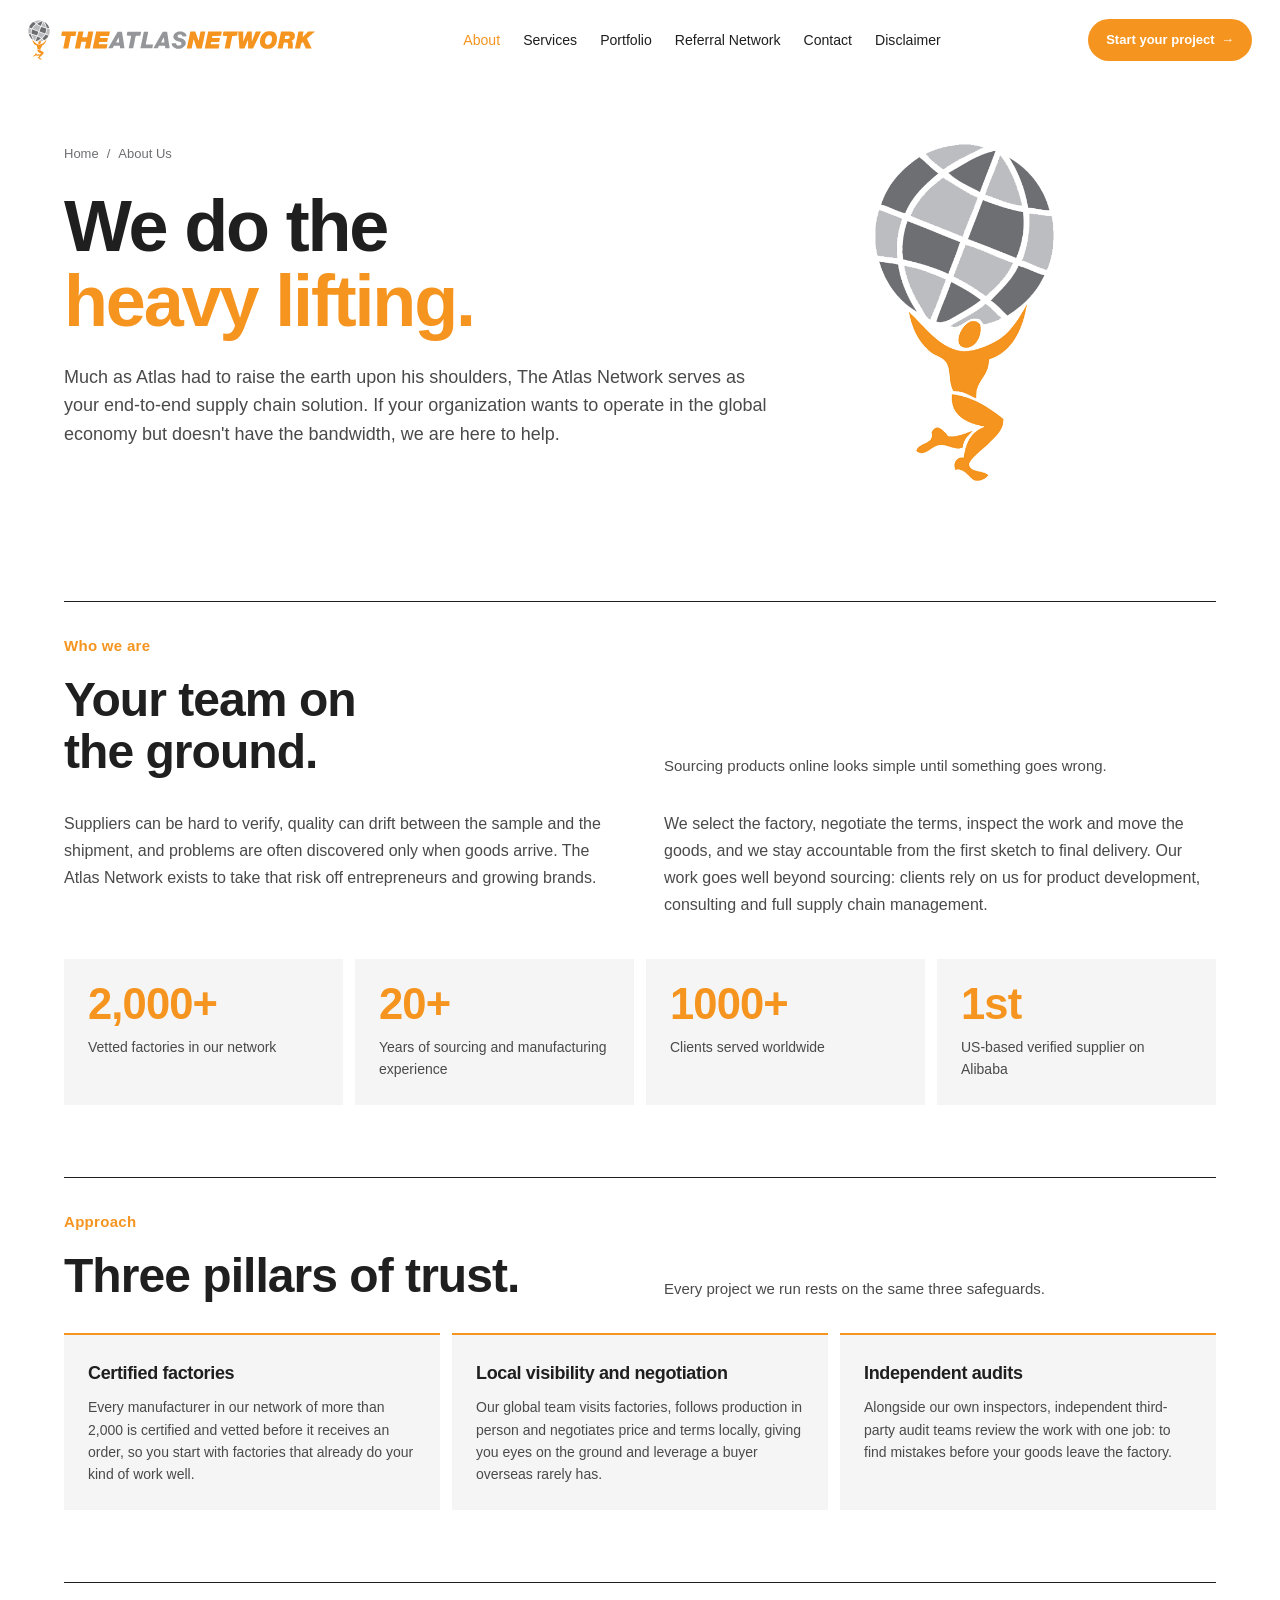
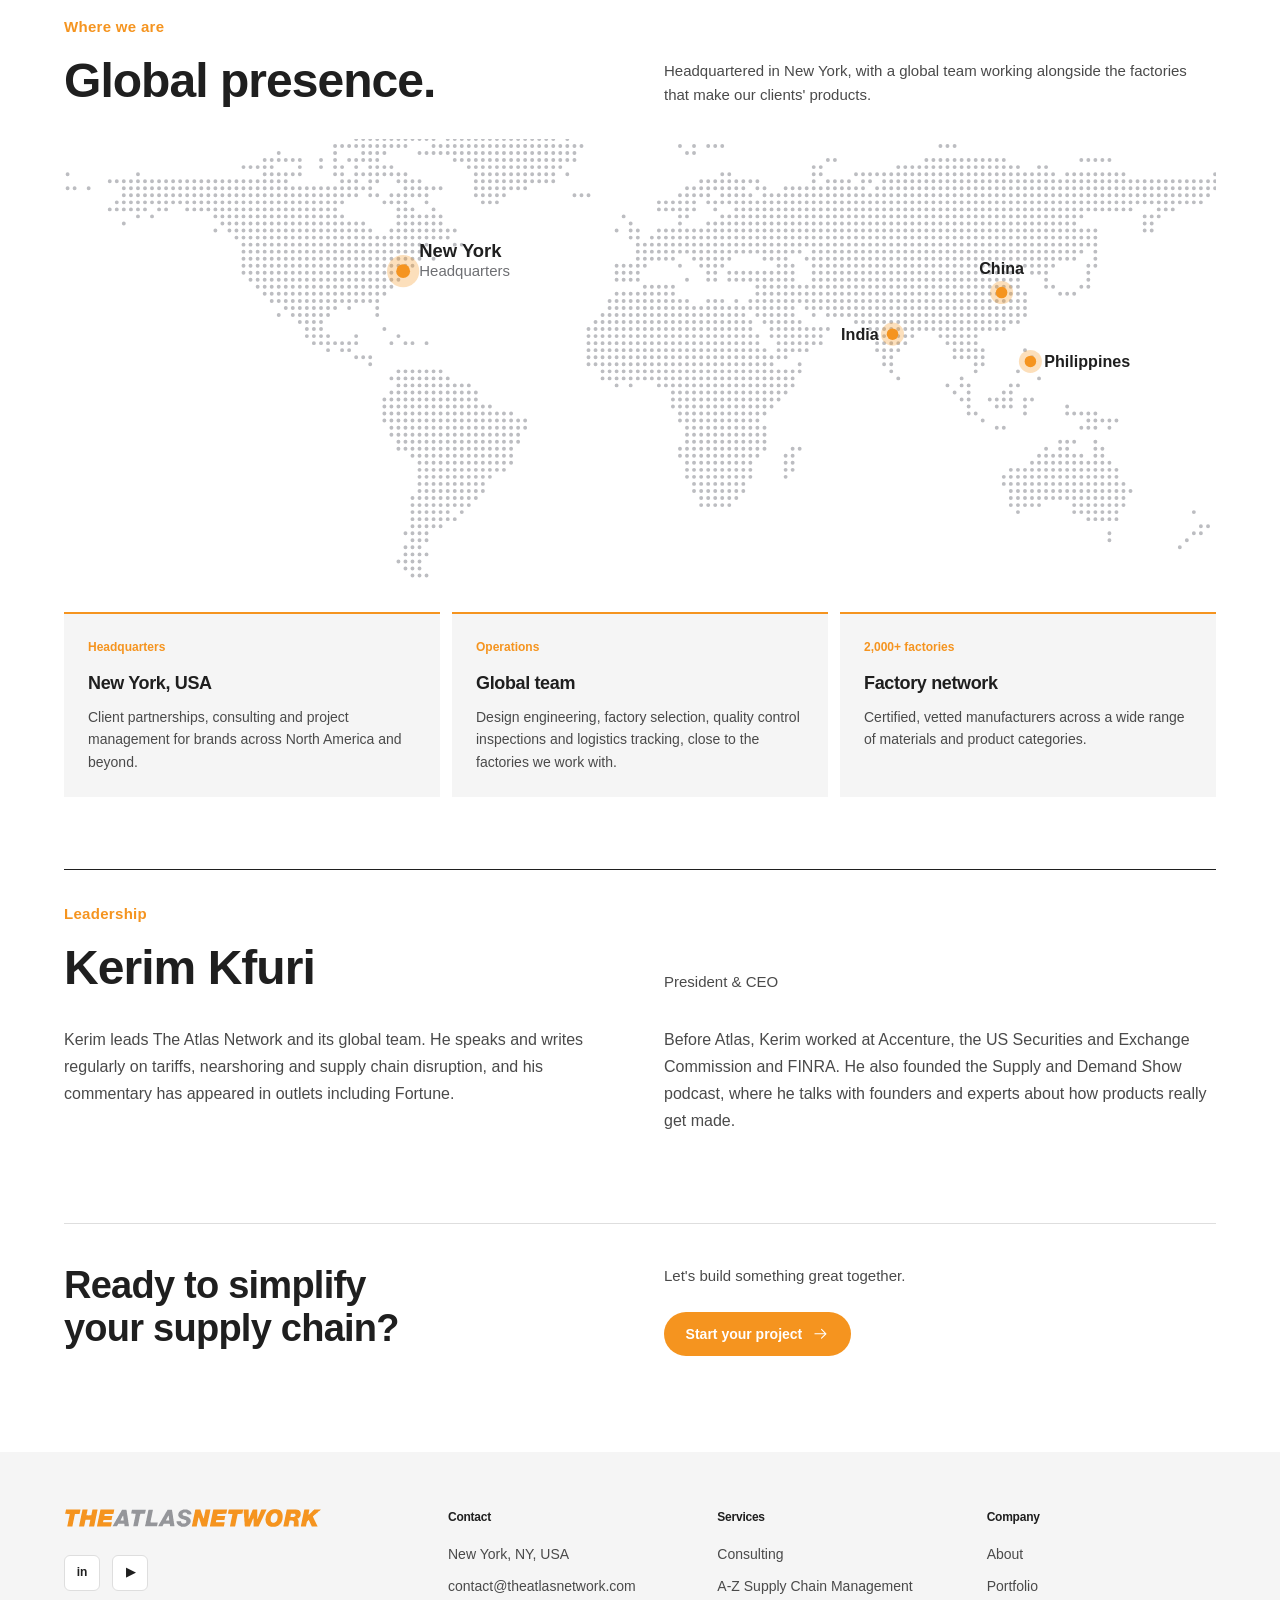
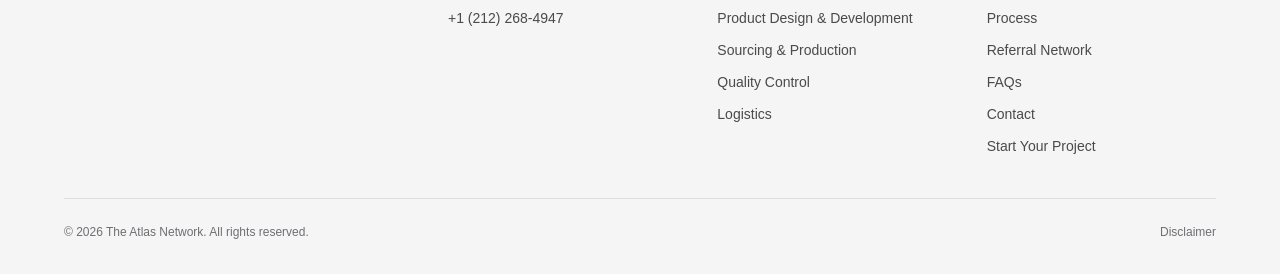
==== about.html @ 7a25549f "About: 1000+ clients, single divider under header, logo aligned with breadcrumb and last nav link Co" ====
<!DOCTYPE html>
<html lang="en">
<head>
<meta charset="utf-8"/>
<meta name="viewport" content="width=device-width, initial-scale=1, viewport-fit=cover"/>
<meta name="theme-color" content="#ffffff"/>
<title>About Us | The Atlas Network</title>
<meta name="description" content="The Atlas Network is a full-service supply chain company that manages your product end-to-end - concept and design, manufacturing, quality control, global logistics, customs and delivery."/>
<meta name="robots" content="noindex, follow"/>
<link href="assets/css/site.css?v=c7ea4922" rel="stylesheet"/>
</head>
<body>

<header class="topbar">
  <div class="container">
    <nav aria-label="Global">
      <a class="logo" href="index.html" aria-label="The Atlas Network - home"><img class="logo-mark" src="assets/images/logo-mark.svg?v=c7ea4922" width="329" height="612" alt=""/><img class="logo-type" src="assets/images/logo-wordmark.svg?v=c7ea4922" width="917" height="71" alt=""/></a>
      <div id="menu" class="menu">
        <a href="about.html" aria-current="page">About</a>
        <a href="services.html">Services</a>
        <a href="work.html">Portfolio</a>
        <a href="referral-network.html">Referral Network</a>
        <a href="contact.html">Contact</a>
        <a href="disclaimer.html">Disclaimer</a>
        <a class="menu-cta" href="start-your-project.html#project-form">Start your project <span aria-hidden="true">→</span></a>
      </div>
      <a class="topbar-cta" href="start-your-project.html#project-form">Start your project <span aria-hidden="true">→</span></a>
      <button id="menu-btn" class="menu-btn" type="button" aria-expanded="false" aria-controls="menu">
        <span class="sr-only">Open main menu</span>
        <svg width="24" height="24" viewBox="0 0 24 24" fill="none" stroke="currentColor" stroke-width="1.5" aria-hidden="true"><path d="M3.75 6.75h16.5M3.75 12h16.5m-16.5 5.25h16.5" stroke-linecap="round"/></svg>
      </button>
    </nav>
  </div>
</header>

<main id="top">
  <section class="page-head page-head--logo">
    <div class="container">
      <nav class="crumbs" aria-label="Breadcrumb"><a href="index.html">Home</a><span aria-hidden="true">/</span><span>About Us</span></nav>
      <h1>We do the <span>heavy lifting.</span></h1>
      <p class="lead">Much as Atlas had to raise the earth upon his shoulders, The Atlas Network serves as your end-to-end supply chain solution. If your organization wants to operate in the global economy but doesn't have the bandwidth, we are here to help.</p>
      <img class="head-logo" src="assets/images/atlas-globe-mark.png" width="321" height="604" alt="The Atlas Network logo: Atlas holding up the globe"/>
    </div>
  </section>

  <section class="detail">
    <div class="container">
      <div class="detail-head detail-head--split"><div><span class="eyebrow">Who we are</span><h2>Your team on the ground.</h2></div><p>Sourcing products online looks simple until something goes wrong.</p></div>
      <div class="prose-cols">
        <p>Suppliers can be hard to verify, quality can drift between the sample and the shipment, and problems are often discovered only when goods arrive. The Atlas Network exists to take that risk off entrepreneurs and growing brands.</p>
        <p>We select the factory, negotiate the terms, inspect the work and move the goods, and we stay accountable from the first sketch to final delivery. Our work goes well beyond sourcing: clients rely on us for product development, consulting and full supply chain management.</p>
      </div>
      <ul class="facts">
        <li><strong>2,000+</strong><span>Vetted factories in our network</span></li>
        <li><strong>20+</strong><span>Years of sourcing and manufacturing experience</span></li>
        <li><strong>1000+</strong><span>Clients served worldwide</span></li>
        <li><strong>1st</strong><span>US-based verified supplier on Alibaba</span></li>
      </ul>
    </div>
  </section>

  <section class="detail">
    <div class="container">
      <div class="detail-head detail-head--split"><div><span class="eyebrow">Approach</span><h2>Three pillars of trust.</h2></div><p>Every project we run rests on the same three safeguards.</p></div>
      <div class="next-cards">
        <div class="next-card hover-title"><h3>Certified factories</h3><p>Every manufacturer in our network of more than 2,000 is certified and vetted before it receives an order, so you start with factories that already do your kind of work well.</p></div>
        <div class="next-card hover-title"><h3>Local visibility and negotiation</h3><p>Our global team visits factories, follows production in person and negotiates price and terms locally, giving you eyes on the ground and leverage a buyer overseas rarely has.</p></div>
        <div class="next-card hover-title"><h3>Independent audits</h3><p>Alongside our own inspectors, independent third-party audit teams review the work with one job: to find mistakes before your goods leave the factory.</p></div>
      </div>
    </div>
  </section>


  <section class="detail">
    <div class="container">
      <div class="detail-head detail-head--split"><div><span class="eyebrow">Where we are</span><h2>Global presence.</h2></div><p>Headquartered in New York, with a global team working alongside the factories that make our clients' products.</p></div>
<svg class="world-map" viewBox="0 0 1000 383" role="img" aria-labelledby="map-title">
  <title id="map-title">World map showing The Atlas Network's headquarters in New York and its presence in China, India and the Philippines</title>
  <path class="map-dots" d="M253.6 0.0h0M259.7 0.0h0M265.8 0.0h0M271.9 0.0h0M278.1 0.0h0M284.2 0.0h0M290.3 0.0h0M296.4 0.0h0M302.5 0.0h0M308.6 0.0h0M314.7 0.0h0M320.8 0.0h0M333.1 0.0h0M339.2 0.0h0M345.3 0.0h0M351.4 0.0h0M357.5 0.0h0M363.6 0.0h0M369.7 0.0h0M375.8 0.0h0M381.9 0.0h0M388.1 0.0h0M394.2 0.0h0M400.3 0.0h0M406.4 0.0h0M412.5 0.0h0M418.6 0.0h0M424.7 0.0h0M436.9 0.0h0M235.3 6.1h0M241.4 6.1h0M247.5 6.1h0M253.6 6.1h0M259.7 6.1h0M265.8 6.1h0M271.9 6.1h0M278.1 6.1h0M284.2 6.1h0M290.3 6.1h0M296.4 6.1h0M320.8 6.1h0M326.9 6.1h0M333.1 6.1h0M339.2 6.1h0M345.3 6.1h0M351.4 6.1h0M357.5 6.1h0M363.6 6.1h0M369.7 6.1h0M375.8 6.1h0M381.9 6.1h0M388.1 6.1h0M394.2 6.1h0M400.3 6.1h0M406.4 6.1h0M412.5 6.1h0M418.6 6.1h0M424.7 6.1h0M430.8 6.1h0M436.9 6.1h0M443.1 6.1h0M449.2 6.1h0M534.7 6.1h0M546.9 6.1h0M559.2 6.1h0M565.3 6.1h0M571.4 6.1h0M760.8 6.1h0M766.9 6.1h0M773.1 6.1h0M186.4 12.2h0M235.3 12.2h0M259.7 12.2h0M265.8 12.2h0M271.9 12.2h0M278.1 12.2h0M308.6 12.2h0M314.7 12.2h0M320.8 12.2h0M326.9 12.2h0M333.1 12.2h0M339.2 12.2h0M345.3 12.2h0M351.4 12.2h0M357.5 12.2h0M363.6 12.2h0M369.7 12.2h0M375.8 12.2h0M381.9 12.2h0M388.1 12.2h0M394.2 12.2h0M400.3 12.2h0M406.4 12.2h0M412.5 12.2h0M418.6 12.2h0M424.7 12.2h0M430.8 12.2h0M436.9 12.2h0M443.1 12.2h0M540.8 12.2h0M546.9 12.2h0M174.2 18.3h0M180.3 18.3h0M186.4 18.3h0M192.5 18.3h0M198.6 18.3h0M204.7 18.3h0M223.1 18.3h0M235.3 18.3h0M247.5 18.3h0M253.6 18.3h0M259.7 18.3h0M265.8 18.3h0M271.9 18.3h0M339.2 18.3h0M345.3 18.3h0M351.4 18.3h0M357.5 18.3h0M363.6 18.3h0M369.7 18.3h0M375.8 18.3h0M381.9 18.3h0M388.1 18.3h0M394.2 18.3h0M400.3 18.3h0M406.4 18.3h0M412.5 18.3h0M418.6 18.3h0M424.7 18.3h0M430.8 18.3h0M436.9 18.3h0M443.1 18.3h0M663.1 18.3h0M669.2 18.3h0M748.6 18.3h0M754.7 18.3h0M760.8 18.3h0M766.9 18.3h0M773.1 18.3h0M779.2 18.3h0M785.3 18.3h0M791.4 18.3h0M797.5 18.3h0M803.6 18.3h0M809.7 18.3h0M815.8 18.3h0M883.1 18.3h0M889.2 18.3h0M895.3 18.3h0M901.4 18.3h0M907.5 18.3h0M155.8 24.4h0M161.9 24.4h0M168.1 24.4h0M174.2 24.4h0M180.3 24.4h0M204.7 24.4h0M223.1 24.4h0M235.3 24.4h0M241.4 24.4h0M253.6 24.4h0M265.8 24.4h0M271.9 24.4h0M278.1 24.4h0M284.2 24.4h0M351.4 24.4h0M357.5 24.4h0M363.6 24.4h0M369.7 24.4h0M375.8 24.4h0M381.9 24.4h0M388.1 24.4h0M394.2 24.4h0M400.3 24.4h0M406.4 24.4h0M412.5 24.4h0M418.6 24.4h0M424.7 24.4h0M430.8 24.4h0M650.8 24.4h0M656.9 24.4h0M724.2 24.4h0M730.3 24.4h0M736.4 24.4h0M742.5 24.4h0M748.6 24.4h0M754.7 24.4h0M760.8 24.4h0M766.9 24.4h0M773.1 24.4h0M779.2 24.4h0M785.3 24.4h0M791.4 24.4h0M797.5 24.4h0M803.6 24.4h0M809.7 24.4h0M815.8 24.4h0M821.9 24.4h0M828.1 24.4h0M846.4 24.4h0M852.5 24.4h0M3.1 30.6h0M64.2 30.6h0M174.2 30.6h0M180.3 30.6h0M186.4 30.6h0M192.5 30.6h0M198.6 30.6h0M204.7 30.6h0M235.3 30.6h0M241.4 30.6h0M253.6 30.6h0M259.7 30.6h0M265.8 30.6h0M271.9 30.6h0M278.1 30.6h0M284.2 30.6h0M290.3 30.6h0M296.4 30.6h0M357.5 30.6h0M363.6 30.6h0M369.7 30.6h0M375.8 30.6h0M381.9 30.6h0M388.1 30.6h0M394.2 30.6h0M400.3 30.6h0M406.4 30.6h0M412.5 30.6h0M418.6 30.6h0M424.7 30.6h0M436.9 30.6h0M571.4 30.6h0M577.5 30.6h0M650.8 30.6h0M656.9 30.6h0M687.5 30.6h0M693.6 30.6h0M699.7 30.6h0M705.8 30.6h0M711.9 30.6h0M718.1 30.6h0M724.2 30.6h0M730.3 30.6h0M736.4 30.6h0M742.5 30.6h0M748.6 30.6h0M754.7 30.6h0M760.8 30.6h0M766.9 30.6h0M773.1 30.6h0M779.2 30.6h0M785.3 30.6h0M791.4 30.6h0M797.5 30.6h0M803.6 30.6h0M809.7 30.6h0M815.8 30.6h0M821.9 30.6h0M828.1 30.6h0M834.2 30.6h0M840.3 30.6h0M846.4 30.6h0M852.5 30.6h0M858.6 30.6h0M870.8 30.6h0M876.9 30.6h0M883.1 30.6h0M889.2 30.6h0M895.3 30.6h0M901.4 30.6h0M907.5 30.6h0M913.6 30.6h0M919.7 30.6h0M999.2 30.6h0M39.7 36.7h0M45.8 36.7h0M51.9 36.7h0M58.1 36.7h0M64.2 36.7h0M70.3 36.7h0M76.4 36.7h0M82.5 36.7h0M88.6 36.7h0M94.7 36.7h0M100.8 36.7h0M106.9 36.7h0M113.1 36.7h0M119.2 36.7h0M125.3 36.7h0M131.4 36.7h0M137.5 36.7h0M143.6 36.7h0M149.7 36.7h0M155.8 36.7h0M161.9 36.7h0M168.1 36.7h0M174.2 36.7h0M180.3 36.7h0M186.4 36.7h0M192.5 36.7h0M241.4 36.7h0M247.5 36.7h0M253.6 36.7h0M265.8 36.7h0M271.9 36.7h0M290.3 36.7h0M296.4 36.7h0M302.5 36.7h0M308.6 36.7h0M357.5 36.7h0M363.6 36.7h0M369.7 36.7h0M375.8 36.7h0M381.9 36.7h0M388.1 36.7h0M394.2 36.7h0M400.3 36.7h0M406.4 36.7h0M412.5 36.7h0M418.6 36.7h0M424.7 36.7h0M553.1 36.7h0M559.2 36.7h0M565.3 36.7h0M571.4 36.7h0M577.5 36.7h0M583.6 36.7h0M589.7 36.7h0M595.8 36.7h0M601.9 36.7h0M650.8 36.7h0M663.1 36.7h0M669.2 36.7h0M675.3 36.7h0M681.4 36.7h0M693.6 36.7h0M699.7 36.7h0M711.9 36.7h0M718.1 36.7h0M724.2 36.7h0M730.3 36.7h0M736.4 36.7h0M742.5 36.7h0M748.6 36.7h0M754.7 36.7h0M760.8 36.7h0M766.9 36.7h0M773.1 36.7h0M779.2 36.7h0M785.3 36.7h0M791.4 36.7h0M797.5 36.7h0M803.6 36.7h0M809.7 36.7h0M815.8 36.7h0M821.9 36.7h0M828.1 36.7h0M834.2 36.7h0M840.3 36.7h0M846.4 36.7h0M852.5 36.7h0M858.6 36.7h0M864.7 36.7h0M870.8 36.7h0M876.9 36.7h0M883.1 36.7h0M889.2 36.7h0M895.3 36.7h0M901.4 36.7h0M907.5 36.7h0M913.6 36.7h0M919.7 36.7h0M925.8 36.7h0M931.9 36.7h0M938.1 36.7h0M944.2 36.7h0M950.3 36.7h0M956.4 36.7h0M962.5 36.7h0M968.6 36.7h0M974.7 36.7h0M980.8 36.7h0M986.9 36.7h0M993.1 36.7h0M999.2 36.7h0M3.1 42.8h0M9.2 42.8h0M21.4 42.8h0M51.9 42.8h0M58.1 42.8h0M64.2 42.8h0M70.3 42.8h0M76.4 42.8h0M82.5 42.8h0M88.6 42.8h0M94.7 42.8h0M100.8 42.8h0M106.9 42.8h0M113.1 42.8h0M119.2 42.8h0M125.3 42.8h0M131.4 42.8h0M137.5 42.8h0M143.6 42.8h0M149.7 42.8h0M155.8 42.8h0M161.9 42.8h0M168.1 42.8h0M174.2 42.8h0M180.3 42.8h0M186.4 42.8h0M192.5 42.8h0M198.6 42.8h0M204.7 42.8h0M210.8 42.8h0M216.9 42.8h0M223.1 42.8h0M229.2 42.8h0M235.3 42.8h0M241.4 42.8h0M247.5 42.8h0M253.6 42.8h0M259.7 42.8h0M265.8 42.8h0M296.4 42.8h0M302.5 42.8h0M308.6 42.8h0M314.7 42.8h0M320.8 42.8h0M326.9 42.8h0M357.5 42.8h0M363.6 42.8h0M369.7 42.8h0M375.8 42.8h0M381.9 42.8h0M388.1 42.8h0M394.2 42.8h0M400.3 42.8h0M540.8 42.8h0M546.9 42.8h0M553.1 42.8h0M559.2 42.8h0M565.3 42.8h0M571.4 42.8h0M577.5 42.8h0M583.6 42.8h0M589.7 42.8h0M601.9 42.8h0M608.1 42.8h0M626.4 42.8h0M632.5 42.8h0M638.6 42.8h0M644.7 42.8h0M650.8 42.8h0M656.9 42.8h0M663.1 42.8h0M669.2 42.8h0M675.3 42.8h0M681.4 42.8h0M687.5 42.8h0M693.6 42.8h0M705.8 42.8h0M711.9 42.8h0M718.1 42.8h0M724.2 42.8h0M730.3 42.8h0M736.4 42.8h0M742.5 42.8h0M748.6 42.8h0M754.7 42.8h0M760.8 42.8h0M766.9 42.8h0M773.1 42.8h0M779.2 42.8h0M785.3 42.8h0M791.4 42.8h0M797.5 42.8h0M803.6 42.8h0M809.7 42.8h0M815.8 42.8h0M821.9 42.8h0M828.1 42.8h0M834.2 42.8h0M840.3 42.8h0M846.4 42.8h0M852.5 42.8h0M858.6 42.8h0M864.7 42.8h0M870.8 42.8h0M876.9 42.8h0M883.1 42.8h0M889.2 42.8h0M895.3 42.8h0M901.4 42.8h0M907.5 42.8h0M913.6 42.8h0M919.7 42.8h0M925.8 42.8h0M931.9 42.8h0M938.1 42.8h0M944.2 42.8h0M950.3 42.8h0M956.4 42.8h0M962.5 42.8h0M968.6 42.8h0M974.7 42.8h0M980.8 42.8h0M986.9 42.8h0M993.1 42.8h0M999.2 42.8h0M51.9 48.9h0M58.1 48.9h0M64.2 48.9h0M70.3 48.9h0M76.4 48.9h0M82.5 48.9h0M88.6 48.9h0M94.7 48.9h0M100.8 48.9h0M106.9 48.9h0M113.1 48.9h0M119.2 48.9h0M125.3 48.9h0M131.4 48.9h0M137.5 48.9h0M143.6 48.9h0M149.7 48.9h0M155.8 48.9h0M161.9 48.9h0M168.1 48.9h0M174.2 48.9h0M180.3 48.9h0M186.4 48.9h0M192.5 48.9h0M198.6 48.9h0M204.7 48.9h0M210.8 48.9h0M216.9 48.9h0M223.1 48.9h0M229.2 48.9h0M235.3 48.9h0M241.4 48.9h0M247.5 48.9h0M253.6 48.9h0M265.8 48.9h0M271.9 48.9h0M284.2 48.9h0M290.3 48.9h0M296.4 48.9h0M302.5 48.9h0M308.6 48.9h0M314.7 48.9h0M357.5 48.9h0M363.6 48.9h0M369.7 48.9h0M375.8 48.9h0M381.9 48.9h0M443.1 48.9h0M449.2 48.9h0M455.3 48.9h0M534.7 48.9h0M540.8 48.9h0M546.9 48.9h0M553.1 48.9h0M559.2 48.9h0M571.4 48.9h0M577.5 48.9h0M583.6 48.9h0M589.7 48.9h0M595.8 48.9h0M608.1 48.9h0M614.2 48.9h0M620.3 48.9h0M626.4 48.9h0M632.5 48.9h0M638.6 48.9h0M644.7 48.9h0M650.8 48.9h0M656.9 48.9h0M663.1 48.9h0M669.2 48.9h0M675.3 48.9h0M681.4 48.9h0M687.5 48.9h0M693.6 48.9h0M699.7 48.9h0M705.8 48.9h0M711.9 48.9h0M718.1 48.9h0M724.2 48.9h0M730.3 48.9h0M736.4 48.9h0M742.5 48.9h0M748.6 48.9h0M754.7 48.9h0M760.8 48.9h0M766.9 48.9h0M773.1 48.9h0M779.2 48.9h0M785.3 48.9h0M791.4 48.9h0M797.5 48.9h0M803.6 48.9h0M809.7 48.9h0M815.8 48.9h0M821.9 48.9h0M828.1 48.9h0M834.2 48.9h0M840.3 48.9h0M846.4 48.9h0M852.5 48.9h0M858.6 48.9h0M864.7 48.9h0M870.8 48.9h0M876.9 48.9h0M883.1 48.9h0M889.2 48.9h0M895.3 48.9h0M901.4 48.9h0M907.5 48.9h0M913.6 48.9h0M919.7 48.9h0M925.8 48.9h0M931.9 48.9h0M938.1 48.9h0M944.2 48.9h0M950.3 48.9h0M956.4 48.9h0M962.5 48.9h0M968.6 48.9h0M974.7 48.9h0M980.8 48.9h0M986.9 48.9h0M993.1 48.9h0M45.8 55.0h0M51.9 55.0h0M58.1 55.0h0M64.2 55.0h0M70.3 55.0h0M76.4 55.0h0M82.5 55.0h0M88.6 55.0h0M94.7 55.0h0M100.8 55.0h0M106.9 55.0h0M113.1 55.0h0M119.2 55.0h0M125.3 55.0h0M131.4 55.0h0M137.5 55.0h0M143.6 55.0h0M149.7 55.0h0M155.8 55.0h0M161.9 55.0h0M168.1 55.0h0M174.2 55.0h0M180.3 55.0h0M186.4 55.0h0M192.5 55.0h0M198.6 55.0h0M204.7 55.0h0M210.8 55.0h0M216.9 55.0h0M223.1 55.0h0M229.2 55.0h0M235.3 55.0h0M241.4 55.0h0M278.1 55.0h0M284.2 55.0h0M290.3 55.0h0M296.4 55.0h0M314.7 55.0h0M363.6 55.0h0M369.7 55.0h0M375.8 55.0h0M516.4 55.0h0M522.5 55.0h0M528.6 55.0h0M534.7 55.0h0M540.8 55.0h0M546.9 55.0h0M559.2 55.0h0M565.3 55.0h0M571.4 55.0h0M577.5 55.0h0M583.6 55.0h0M589.7 55.0h0M595.8 55.0h0M601.9 55.0h0M608.1 55.0h0M614.2 55.0h0M620.3 55.0h0M626.4 55.0h0M632.5 55.0h0M638.6 55.0h0M644.7 55.0h0M650.8 55.0h0M656.9 55.0h0M663.1 55.0h0M669.2 55.0h0M675.3 55.0h0M681.4 55.0h0M687.5 55.0h0M693.6 55.0h0M699.7 55.0h0M705.8 55.0h0M711.9 55.0h0M718.1 55.0h0M724.2 55.0h0M730.3 55.0h0M736.4 55.0h0M742.5 55.0h0M748.6 55.0h0M754.7 55.0h0M760.8 55.0h0M766.9 55.0h0M773.1 55.0h0M779.2 55.0h0M785.3 55.0h0M791.4 55.0h0M797.5 55.0h0M803.6 55.0h0M809.7 55.0h0M815.8 55.0h0M821.9 55.0h0M828.1 55.0h0M834.2 55.0h0M840.3 55.0h0M846.4 55.0h0M852.5 55.0h0M858.6 55.0h0M864.7 55.0h0M870.8 55.0h0M876.9 55.0h0M883.1 55.0h0M889.2 55.0h0M895.3 55.0h0M901.4 55.0h0M907.5 55.0h0M913.6 55.0h0M919.7 55.0h0M925.8 55.0h0M931.9 55.0h0M938.1 55.0h0M944.2 55.0h0M950.3 55.0h0M956.4 55.0h0M962.5 55.0h0M968.6 55.0h0M974.7 55.0h0M980.8 55.0h0M986.9 55.0h0M39.7 61.1h0M45.8 61.1h0M51.9 61.1h0M58.1 61.1h0M64.2 61.1h0M70.3 61.1h0M82.5 61.1h0M88.6 61.1h0M106.9 61.1h0M113.1 61.1h0M119.2 61.1h0M125.3 61.1h0M131.4 61.1h0M137.5 61.1h0M143.6 61.1h0M149.7 61.1h0M155.8 61.1h0M161.9 61.1h0M168.1 61.1h0M174.2 61.1h0M180.3 61.1h0M186.4 61.1h0M192.5 61.1h0M198.6 61.1h0M204.7 61.1h0M210.8 61.1h0M216.9 61.1h0M223.1 61.1h0M229.2 61.1h0M235.3 61.1h0M290.3 61.1h0M296.4 61.1h0M302.5 61.1h0M320.8 61.1h0M516.4 61.1h0M522.5 61.1h0M528.6 61.1h0M534.7 61.1h0M540.8 61.1h0M546.9 61.1h0M565.3 61.1h0M583.6 61.1h0M589.7 61.1h0M595.8 61.1h0M601.9 61.1h0M608.1 61.1h0M614.2 61.1h0M620.3 61.1h0M626.4 61.1h0M632.5 61.1h0M638.6 61.1h0M644.7 61.1h0M650.8 61.1h0M656.9 61.1h0M663.1 61.1h0M669.2 61.1h0M675.3 61.1h0M681.4 61.1h0M687.5 61.1h0M693.6 61.1h0M699.7 61.1h0M705.8 61.1h0M711.9 61.1h0M718.1 61.1h0M724.2 61.1h0M730.3 61.1h0M736.4 61.1h0M742.5 61.1h0M748.6 61.1h0M754.7 61.1h0M760.8 61.1h0M766.9 61.1h0M773.1 61.1h0M779.2 61.1h0M785.3 61.1h0M791.4 61.1h0M797.5 61.1h0M803.6 61.1h0M809.7 61.1h0M815.8 61.1h0M821.9 61.1h0M828.1 61.1h0M834.2 61.1h0M840.3 61.1h0M846.4 61.1h0M852.5 61.1h0M858.6 61.1h0M864.7 61.1h0M870.8 61.1h0M876.9 61.1h0M883.1 61.1h0M889.2 61.1h0M895.3 61.1h0M901.4 61.1h0M907.5 61.1h0M913.6 61.1h0M919.7 61.1h0M925.8 61.1h0M950.3 61.1h0M956.4 61.1h0M962.5 61.1h0M64.2 67.2h0M76.4 67.2h0M131.4 67.2h0M137.5 67.2h0M143.6 67.2h0M149.7 67.2h0M155.8 67.2h0M161.9 67.2h0M168.1 67.2h0M174.2 67.2h0M180.3 67.2h0M186.4 67.2h0M192.5 67.2h0M198.6 67.2h0M204.7 67.2h0M210.8 67.2h0M216.9 67.2h0M223.1 67.2h0M229.2 67.2h0M235.3 67.2h0M241.4 67.2h0M290.3 67.2h0M296.4 67.2h0M302.5 67.2h0M308.6 67.2h0M314.7 67.2h0M320.8 67.2h0M326.9 67.2h0M485.8 67.2h0M534.7 67.2h0M540.8 67.2h0M571.4 67.2h0M577.5 67.2h0M583.6 67.2h0M589.7 67.2h0M595.8 67.2h0M601.9 67.2h0M608.1 67.2h0M614.2 67.2h0M620.3 67.2h0M626.4 67.2h0M632.5 67.2h0M638.6 67.2h0M644.7 67.2h0M650.8 67.2h0M656.9 67.2h0M663.1 67.2h0M669.2 67.2h0M675.3 67.2h0M681.4 67.2h0M687.5 67.2h0M693.6 67.2h0M699.7 67.2h0M705.8 67.2h0M711.9 67.2h0M718.1 67.2h0M724.2 67.2h0M730.3 67.2h0M736.4 67.2h0M742.5 67.2h0M748.6 67.2h0M754.7 67.2h0M760.8 67.2h0M766.9 67.2h0M773.1 67.2h0M779.2 67.2h0M785.3 67.2h0M791.4 67.2h0M797.5 67.2h0M803.6 67.2h0M809.7 67.2h0M815.8 67.2h0M821.9 67.2h0M828.1 67.2h0M834.2 67.2h0M840.3 67.2h0M846.4 67.2h0M852.5 67.2h0M858.6 67.2h0M864.7 67.2h0M870.8 67.2h0M876.9 67.2h0M883.1 67.2h0M938.1 67.2h0M944.2 67.2h0M950.3 67.2h0M51.9 73.3h0M137.5 73.3h0M143.6 73.3h0M149.7 73.3h0M155.8 73.3h0M161.9 73.3h0M168.1 73.3h0M174.2 73.3h0M180.3 73.3h0M186.4 73.3h0M192.5 73.3h0M198.6 73.3h0M204.7 73.3h0M210.8 73.3h0M216.9 73.3h0M223.1 73.3h0M229.2 73.3h0M235.3 73.3h0M241.4 73.3h0M247.5 73.3h0M253.6 73.3h0M259.7 73.3h0M290.3 73.3h0M296.4 73.3h0M302.5 73.3h0M308.6 73.3h0M314.7 73.3h0M320.8 73.3h0M326.9 73.3h0M491.9 73.3h0M534.7 73.3h0M559.2 73.3h0M565.3 73.3h0M571.4 73.3h0M577.5 73.3h0M583.6 73.3h0M589.7 73.3h0M595.8 73.3h0M601.9 73.3h0M608.1 73.3h0M614.2 73.3h0M620.3 73.3h0M626.4 73.3h0M632.5 73.3h0M638.6 73.3h0M644.7 73.3h0M650.8 73.3h0M656.9 73.3h0M663.1 73.3h0M669.2 73.3h0M675.3 73.3h0M681.4 73.3h0M687.5 73.3h0M693.6 73.3h0M699.7 73.3h0M705.8 73.3h0M711.9 73.3h0M718.1 73.3h0M724.2 73.3h0M730.3 73.3h0M736.4 73.3h0M742.5 73.3h0M748.6 73.3h0M754.7 73.3h0M760.8 73.3h0M766.9 73.3h0M773.1 73.3h0M779.2 73.3h0M785.3 73.3h0M791.4 73.3h0M797.5 73.3h0M803.6 73.3h0M809.7 73.3h0M815.8 73.3h0M821.9 73.3h0M828.1 73.3h0M834.2 73.3h0M840.3 73.3h0M846.4 73.3h0M852.5 73.3h0M858.6 73.3h0M864.7 73.3h0M870.8 73.3h0M876.9 73.3h0M938.1 73.3h0M944.2 73.3h0M131.4 79.4h0M143.6 79.4h0M149.7 79.4h0M155.8 79.4h0M161.9 79.4h0M168.1 79.4h0M174.2 79.4h0M180.3 79.4h0M186.4 79.4h0M192.5 79.4h0M198.6 79.4h0M204.7 79.4h0M210.8 79.4h0M216.9 79.4h0M223.1 79.4h0M229.2 79.4h0M235.3 79.4h0M241.4 79.4h0M247.5 79.4h0M253.6 79.4h0M259.7 79.4h0M265.8 79.4h0M284.2 79.4h0M290.3 79.4h0M296.4 79.4h0M302.5 79.4h0M308.6 79.4h0M314.7 79.4h0M320.8 79.4h0M326.9 79.4h0M333.1 79.4h0M339.2 79.4h0M479.7 79.4h0M491.9 79.4h0M498.1 79.4h0M516.4 79.4h0M522.5 79.4h0M528.6 79.4h0M534.7 79.4h0M540.8 79.4h0M546.9 79.4h0M553.1 79.4h0M559.2 79.4h0M565.3 79.4h0M571.4 79.4h0M577.5 79.4h0M583.6 79.4h0M589.7 79.4h0M595.8 79.4h0M601.9 79.4h0M608.1 79.4h0M614.2 79.4h0M620.3 79.4h0M626.4 79.4h0M632.5 79.4h0M638.6 79.4h0M644.7 79.4h0M650.8 79.4h0M656.9 79.4h0M663.1 79.4h0M669.2 79.4h0M675.3 79.4h0M681.4 79.4h0M687.5 79.4h0M693.6 79.4h0M699.7 79.4h0M705.8 79.4h0M711.9 79.4h0M718.1 79.4h0M724.2 79.4h0M730.3 79.4h0M736.4 79.4h0M742.5 79.4h0M748.6 79.4h0M754.7 79.4h0M760.8 79.4h0M766.9 79.4h0M773.1 79.4h0M779.2 79.4h0M785.3 79.4h0M791.4 79.4h0M797.5 79.4h0M803.6 79.4h0M809.7 79.4h0M815.8 79.4h0M821.9 79.4h0M828.1 79.4h0M834.2 79.4h0M840.3 79.4h0M846.4 79.4h0M852.5 79.4h0M858.6 79.4h0M864.7 79.4h0M870.8 79.4h0M876.9 79.4h0M883.1 79.4h0M889.2 79.4h0M895.3 79.4h0M938.1 79.4h0M944.2 79.4h0M149.7 85.6h0M155.8 85.6h0M161.9 85.6h0M168.1 85.6h0M174.2 85.6h0M180.3 85.6h0M186.4 85.6h0M192.5 85.6h0M198.6 85.6h0M204.7 85.6h0M210.8 85.6h0M216.9 85.6h0M223.1 85.6h0M229.2 85.6h0M235.3 85.6h0M241.4 85.6h0M247.5 85.6h0M253.6 85.6h0M259.7 85.6h0M265.8 85.6h0M271.9 85.6h0M278.1 85.6h0M284.2 85.6h0M290.3 85.6h0M296.4 85.6h0M302.5 85.6h0M308.6 85.6h0M314.7 85.6h0M320.8 85.6h0M326.9 85.6h0M333.1 85.6h0M491.9 85.6h0M498.1 85.6h0M510.3 85.6h0M516.4 85.6h0M522.5 85.6h0M528.6 85.6h0M534.7 85.6h0M540.8 85.6h0M546.9 85.6h0M553.1 85.6h0M559.2 85.6h0M565.3 85.6h0M571.4 85.6h0M577.5 85.6h0M583.6 85.6h0M589.7 85.6h0M595.8 85.6h0M601.9 85.6h0M608.1 85.6h0M614.2 85.6h0M620.3 85.6h0M626.4 85.6h0M632.5 85.6h0M638.6 85.6h0M644.7 85.6h0M650.8 85.6h0M656.9 85.6h0M663.1 85.6h0M669.2 85.6h0M675.3 85.6h0M681.4 85.6h0M687.5 85.6h0M693.6 85.6h0M699.7 85.6h0M705.8 85.6h0M711.9 85.6h0M718.1 85.6h0M724.2 85.6h0M730.3 85.6h0M736.4 85.6h0M742.5 85.6h0M748.6 85.6h0M754.7 85.6h0M760.8 85.6h0M766.9 85.6h0M773.1 85.6h0M779.2 85.6h0M785.3 85.6h0M791.4 85.6h0M797.5 85.6h0M803.6 85.6h0M809.7 85.6h0M815.8 85.6h0M821.9 85.6h0M828.1 85.6h0M834.2 85.6h0M840.3 85.6h0M846.4 85.6h0M852.5 85.6h0M858.6 85.6h0M864.7 85.6h0M870.8 85.6h0M876.9 85.6h0M883.1 85.6h0M889.2 85.6h0M895.3 85.6h0M155.8 91.7h0M161.9 91.7h0M168.1 91.7h0M174.2 91.7h0M180.3 91.7h0M186.4 91.7h0M192.5 91.7h0M198.6 91.7h0M204.7 91.7h0M210.8 91.7h0M216.9 91.7h0M223.1 91.7h0M229.2 91.7h0M235.3 91.7h0M241.4 91.7h0M247.5 91.7h0M253.6 91.7h0M259.7 91.7h0M265.8 91.7h0M271.9 91.7h0M278.1 91.7h0M284.2 91.7h0M290.3 91.7h0M296.4 91.7h0M302.5 91.7h0M308.6 91.7h0M314.7 91.7h0M339.2 91.7h0M345.3 91.7h0M498.1 91.7h0M504.2 91.7h0M510.3 91.7h0M516.4 91.7h0M522.5 91.7h0M528.6 91.7h0M534.7 91.7h0M540.8 91.7h0M546.9 91.7h0M553.1 91.7h0M559.2 91.7h0M565.3 91.7h0M571.4 91.7h0M577.5 91.7h0M583.6 91.7h0M589.7 91.7h0M595.8 91.7h0M601.9 91.7h0M608.1 91.7h0M614.2 91.7h0M620.3 91.7h0M626.4 91.7h0M632.5 91.7h0M638.6 91.7h0M644.7 91.7h0M650.8 91.7h0M656.9 91.7h0M663.1 91.7h0M669.2 91.7h0M675.3 91.7h0M681.4 91.7h0M687.5 91.7h0M693.6 91.7h0M699.7 91.7h0M705.8 91.7h0M711.9 91.7h0M718.1 91.7h0M724.2 91.7h0M730.3 91.7h0M736.4 91.7h0M742.5 91.7h0M748.6 91.7h0M754.7 91.7h0M760.8 91.7h0M766.9 91.7h0M773.1 91.7h0M779.2 91.7h0M785.3 91.7h0M791.4 91.7h0M797.5 91.7h0M803.6 91.7h0M809.7 91.7h0M815.8 91.7h0M821.9 91.7h0M828.1 91.7h0M834.2 91.7h0M840.3 91.7h0M846.4 91.7h0M852.5 91.7h0M858.6 91.7h0M864.7 91.7h0M870.8 91.7h0M876.9 91.7h0M883.1 91.7h0M889.2 91.7h0M895.3 91.7h0M155.8 97.8h0M161.9 97.8h0M168.1 97.8h0M174.2 97.8h0M180.3 97.8h0M186.4 97.8h0M192.5 97.8h0M198.6 97.8h0M204.7 97.8h0M210.8 97.8h0M216.9 97.8h0M223.1 97.8h0M229.2 97.8h0M235.3 97.8h0M241.4 97.8h0M247.5 97.8h0M253.6 97.8h0M259.7 97.8h0M265.8 97.8h0M271.9 97.8h0M278.1 97.8h0M284.2 97.8h0M290.3 97.8h0M296.4 97.8h0M302.5 97.8h0M308.6 97.8h0M314.7 97.8h0M351.4 97.8h0M498.1 97.8h0M504.2 97.8h0M510.3 97.8h0M516.4 97.8h0M522.5 97.8h0M528.6 97.8h0M534.7 97.8h0M540.8 97.8h0M546.9 97.8h0M553.1 97.8h0M559.2 97.8h0M565.3 97.8h0M571.4 97.8h0M577.5 97.8h0M583.6 97.8h0M589.7 97.8h0M595.8 97.8h0M601.9 97.8h0M608.1 97.8h0M614.2 97.8h0M620.3 97.8h0M626.4 97.8h0M632.5 97.8h0M638.6 97.8h0M650.8 97.8h0M656.9 97.8h0M663.1 97.8h0M669.2 97.8h0M675.3 97.8h0M681.4 97.8h0M687.5 97.8h0M693.6 97.8h0M699.7 97.8h0M705.8 97.8h0M711.9 97.8h0M718.1 97.8h0M724.2 97.8h0M730.3 97.8h0M736.4 97.8h0M742.5 97.8h0M748.6 97.8h0M754.7 97.8h0M760.8 97.8h0M766.9 97.8h0M773.1 97.8h0M779.2 97.8h0M785.3 97.8h0M791.4 97.8h0M797.5 97.8h0M803.6 97.8h0M809.7 97.8h0M815.8 97.8h0M821.9 97.8h0M828.1 97.8h0M834.2 97.8h0M840.3 97.8h0M846.4 97.8h0M852.5 97.8h0M858.6 97.8h0M864.7 97.8h0M870.8 97.8h0M876.9 97.8h0M883.1 97.8h0M895.3 97.8h0M155.8 103.9h0M161.9 103.9h0M168.1 103.9h0M174.2 103.9h0M180.3 103.9h0M186.4 103.9h0M192.5 103.9h0M198.6 103.9h0M204.7 103.9h0M210.8 103.9h0M216.9 103.9h0M223.1 103.9h0M229.2 103.9h0M235.3 103.9h0M241.4 103.9h0M247.5 103.9h0M253.6 103.9h0M259.7 103.9h0M265.8 103.9h0M271.9 103.9h0M278.1 103.9h0M284.2 103.9h0M290.3 103.9h0M296.4 103.9h0M302.5 103.9h0M308.6 103.9h0M320.8 103.9h0M498.1 103.9h0M504.2 103.9h0M510.3 103.9h0M516.4 103.9h0M522.5 103.9h0M528.6 103.9h0M546.9 103.9h0M553.1 103.9h0M559.2 103.9h0M565.3 103.9h0M571.4 103.9h0M577.5 103.9h0M608.1 103.9h0M614.2 103.9h0M620.3 103.9h0M626.4 103.9h0M644.7 103.9h0M650.8 103.9h0M656.9 103.9h0M663.1 103.9h0M669.2 103.9h0M675.3 103.9h0M681.4 103.9h0M687.5 103.9h0M693.6 103.9h0M699.7 103.9h0M705.8 103.9h0M711.9 103.9h0M718.1 103.9h0M724.2 103.9h0M730.3 103.9h0M736.4 103.9h0M742.5 103.9h0M748.6 103.9h0M754.7 103.9h0M760.8 103.9h0M766.9 103.9h0M773.1 103.9h0M779.2 103.9h0M785.3 103.9h0M791.4 103.9h0M797.5 103.9h0M803.6 103.9h0M809.7 103.9h0M815.8 103.9h0M821.9 103.9h0M828.1 103.9h0M834.2 103.9h0M840.3 103.9h0M846.4 103.9h0M852.5 103.9h0M858.6 103.9h0M864.7 103.9h0M870.8 103.9h0M876.9 103.9h0M895.3 103.9h0M155.8 110.0h0M161.9 110.0h0M168.1 110.0h0M174.2 110.0h0M180.3 110.0h0M186.4 110.0h0M192.5 110.0h0M198.6 110.0h0M204.7 110.0h0M210.8 110.0h0M216.9 110.0h0M223.1 110.0h0M229.2 110.0h0M235.3 110.0h0M241.4 110.0h0M247.5 110.0h0M253.6 110.0h0M259.7 110.0h0M265.8 110.0h0M271.9 110.0h0M278.1 110.0h0M284.2 110.0h0M290.3 110.0h0M296.4 110.0h0M302.5 110.0h0M479.7 110.0h0M485.8 110.0h0M491.9 110.0h0M498.1 110.0h0M504.2 110.0h0M534.7 110.0h0M553.1 110.0h0M559.2 110.0h0M565.3 110.0h0M571.4 110.0h0M620.3 110.0h0M626.4 110.0h0M632.5 110.0h0M650.8 110.0h0M656.9 110.0h0M663.1 110.0h0M669.2 110.0h0M675.3 110.0h0M681.4 110.0h0M687.5 110.0h0M693.6 110.0h0M699.7 110.0h0M705.8 110.0h0M711.9 110.0h0M718.1 110.0h0M724.2 110.0h0M730.3 110.0h0M736.4 110.0h0M742.5 110.0h0M748.6 110.0h0M754.7 110.0h0M760.8 110.0h0M766.9 110.0h0M773.1 110.0h0M779.2 110.0h0M785.3 110.0h0M791.4 110.0h0M797.5 110.0h0M803.6 110.0h0M809.7 110.0h0M815.8 110.0h0M821.9 110.0h0M828.1 110.0h0M834.2 110.0h0M840.3 110.0h0M846.4 110.0h0M852.5 110.0h0M858.6 110.0h0M889.2 110.0h0M895.3 110.0h0M155.8 116.1h0M161.9 116.1h0M168.1 116.1h0M174.2 116.1h0M180.3 116.1h0M186.4 116.1h0M192.5 116.1h0M198.6 116.1h0M204.7 116.1h0M210.8 116.1h0M216.9 116.1h0M223.1 116.1h0M229.2 116.1h0M235.3 116.1h0M241.4 116.1h0M247.5 116.1h0M253.6 116.1h0M259.7 116.1h0M265.8 116.1h0M271.9 116.1h0M278.1 116.1h0M284.2 116.1h0M290.3 116.1h0M479.7 116.1h0M485.8 116.1h0M491.9 116.1h0M498.1 116.1h0M559.2 116.1h0M565.3 116.1h0M577.5 116.1h0M583.6 116.1h0M589.7 116.1h0M595.8 116.1h0M601.9 116.1h0M608.1 116.1h0M614.2 116.1h0M620.3 116.1h0M626.4 116.1h0M632.5 116.1h0M650.8 116.1h0M656.9 116.1h0M663.1 116.1h0M669.2 116.1h0M675.3 116.1h0M681.4 116.1h0M687.5 116.1h0M693.6 116.1h0M699.7 116.1h0M705.8 116.1h0M711.9 116.1h0M718.1 116.1h0M724.2 116.1h0M730.3 116.1h0M736.4 116.1h0M742.5 116.1h0M748.6 116.1h0M754.7 116.1h0M760.8 116.1h0M766.9 116.1h0M773.1 116.1h0M779.2 116.1h0M785.3 116.1h0M791.4 116.1h0M797.5 116.1h0M803.6 116.1h0M809.7 116.1h0M815.8 116.1h0M821.9 116.1h0M828.1 116.1h0M840.3 116.1h0M846.4 116.1h0M852.5 116.1h0M889.2 116.1h0M161.9 122.2h0M168.1 122.2h0M174.2 122.2h0M180.3 122.2h0M186.4 122.2h0M192.5 122.2h0M198.6 122.2h0M204.7 122.2h0M210.8 122.2h0M216.9 122.2h0M223.1 122.2h0M229.2 122.2h0M235.3 122.2h0M241.4 122.2h0M247.5 122.2h0M253.6 122.2h0M259.7 122.2h0M265.8 122.2h0M271.9 122.2h0M278.1 122.2h0M284.2 122.2h0M290.3 122.2h0M479.7 122.2h0M485.8 122.2h0M491.9 122.2h0M498.1 122.2h0M540.8 122.2h0M559.2 122.2h0M565.3 122.2h0M577.5 122.2h0M583.6 122.2h0M589.7 122.2h0M595.8 122.2h0M601.9 122.2h0M608.1 122.2h0M614.2 122.2h0M620.3 122.2h0M626.4 122.2h0M632.5 122.2h0M650.8 122.2h0M656.9 122.2h0M663.1 122.2h0M669.2 122.2h0M675.3 122.2h0M681.4 122.2h0M687.5 122.2h0M693.6 122.2h0M699.7 122.2h0M705.8 122.2h0M711.9 122.2h0M718.1 122.2h0M724.2 122.2h0M730.3 122.2h0M736.4 122.2h0M742.5 122.2h0M748.6 122.2h0M754.7 122.2h0M760.8 122.2h0M766.9 122.2h0M773.1 122.2h0M779.2 122.2h0M785.3 122.2h0M791.4 122.2h0M797.5 122.2h0M803.6 122.2h0M809.7 122.2h0M815.8 122.2h0M821.9 122.2h0M828.1 122.2h0M852.5 122.2h0M889.2 122.2h0M168.1 128.3h0M174.2 128.3h0M180.3 128.3h0M186.4 128.3h0M192.5 128.3h0M198.6 128.3h0M204.7 128.3h0M210.8 128.3h0M216.9 128.3h0M223.1 128.3h0M229.2 128.3h0M235.3 128.3h0M241.4 128.3h0M247.5 128.3h0M253.6 128.3h0M259.7 128.3h0M265.8 128.3h0M271.9 128.3h0M278.1 128.3h0M284.2 128.3h0M504.2 128.3h0M510.3 128.3h0M516.4 128.3h0M522.5 128.3h0M528.6 128.3h0M601.9 128.3h0M608.1 128.3h0M614.2 128.3h0M620.3 128.3h0M626.4 128.3h0M632.5 128.3h0M638.6 128.3h0M644.7 128.3h0M650.8 128.3h0M656.9 128.3h0M663.1 128.3h0M669.2 128.3h0M675.3 128.3h0M681.4 128.3h0M687.5 128.3h0M693.6 128.3h0M699.7 128.3h0M705.8 128.3h0M711.9 128.3h0M718.1 128.3h0M724.2 128.3h0M730.3 128.3h0M736.4 128.3h0M742.5 128.3h0M748.6 128.3h0M754.7 128.3h0M760.8 128.3h0M766.9 128.3h0M773.1 128.3h0M779.2 128.3h0M785.3 128.3h0M791.4 128.3h0M797.5 128.3h0M803.6 128.3h0M809.7 128.3h0M815.8 128.3h0M821.9 128.3h0M828.1 128.3h0M852.5 128.3h0M858.6 128.3h0M883.1 128.3h0M889.2 128.3h0M174.2 134.4h0M180.3 134.4h0M186.4 134.4h0M192.5 134.4h0M198.6 134.4h0M204.7 134.4h0M210.8 134.4h0M216.9 134.4h0M223.1 134.4h0M229.2 134.4h0M235.3 134.4h0M241.4 134.4h0M247.5 134.4h0M253.6 134.4h0M259.7 134.4h0M265.8 134.4h0M271.9 134.4h0M278.1 134.4h0M479.7 134.4h0M485.8 134.4h0M491.9 134.4h0M498.1 134.4h0M504.2 134.4h0M510.3 134.4h0M516.4 134.4h0M522.5 134.4h0M528.6 134.4h0M601.9 134.4h0M608.1 134.4h0M614.2 134.4h0M620.3 134.4h0M626.4 134.4h0M632.5 134.4h0M638.6 134.4h0M644.7 134.4h0M650.8 134.4h0M656.9 134.4h0M663.1 134.4h0M669.2 134.4h0M675.3 134.4h0M681.4 134.4h0M687.5 134.4h0M693.6 134.4h0M699.7 134.4h0M705.8 134.4h0M711.9 134.4h0M718.1 134.4h0M724.2 134.4h0M730.3 134.4h0M736.4 134.4h0M742.5 134.4h0M748.6 134.4h0M754.7 134.4h0M760.8 134.4h0M766.9 134.4h0M773.1 134.4h0M779.2 134.4h0M785.3 134.4h0M791.4 134.4h0M797.5 134.4h0M803.6 134.4h0M809.7 134.4h0M815.8 134.4h0M821.9 134.4h0M828.1 134.4h0M834.2 134.4h0M864.7 134.4h0M870.8 134.4h0M876.9 134.4h0M180.3 140.6h0M186.4 140.6h0M192.5 140.6h0M198.6 140.6h0M204.7 140.6h0M210.8 140.6h0M216.9 140.6h0M223.1 140.6h0M229.2 140.6h0M235.3 140.6h0M241.4 140.6h0M247.5 140.6h0M253.6 140.6h0M259.7 140.6h0M265.8 140.6h0M271.9 140.6h0M473.6 140.6h0M479.7 140.6h0M485.8 140.6h0M491.9 140.6h0M498.1 140.6h0M504.2 140.6h0M510.3 140.6h0M516.4 140.6h0M522.5 140.6h0M528.6 140.6h0M534.7 140.6h0M540.8 140.6h0M559.2 140.6h0M565.3 140.6h0M571.4 140.6h0M583.6 140.6h0M595.8 140.6h0M601.9 140.6h0M608.1 140.6h0M614.2 140.6h0M620.3 140.6h0M626.4 140.6h0M632.5 140.6h0M638.6 140.6h0M644.7 140.6h0M650.8 140.6h0M656.9 140.6h0M663.1 140.6h0M669.2 140.6h0M675.3 140.6h0M681.4 140.6h0M687.5 140.6h0M693.6 140.6h0M699.7 140.6h0M705.8 140.6h0M711.9 140.6h0M718.1 140.6h0M724.2 140.6h0M730.3 140.6h0M736.4 140.6h0M742.5 140.6h0M748.6 140.6h0M754.7 140.6h0M760.8 140.6h0M766.9 140.6h0M773.1 140.6h0M779.2 140.6h0M785.3 140.6h0M791.4 140.6h0M797.5 140.6h0M803.6 140.6h0M809.7 140.6h0M815.8 140.6h0M821.9 140.6h0M828.1 140.6h0M834.2 140.6h0M192.5 146.7h0M198.6 146.7h0M204.7 146.7h0M210.8 146.7h0M216.9 146.7h0M223.1 146.7h0M229.2 146.7h0M235.3 146.7h0M247.5 146.7h0M271.9 146.7h0M473.6 146.7h0M479.7 146.7h0M485.8 146.7h0M491.9 146.7h0M498.1 146.7h0M504.2 146.7h0M510.3 146.7h0M516.4 146.7h0M522.5 146.7h0M528.6 146.7h0M534.7 146.7h0M540.8 146.7h0M546.9 146.7h0M553.1 146.7h0M559.2 146.7h0M565.3 146.7h0M571.4 146.7h0M577.5 146.7h0M583.6 146.7h0M589.7 146.7h0M595.8 146.7h0M601.9 146.7h0M608.1 146.7h0M614.2 146.7h0M620.3 146.7h0M626.4 146.7h0M632.5 146.7h0M644.7 146.7h0M650.8 146.7h0M656.9 146.7h0M663.1 146.7h0M669.2 146.7h0M675.3 146.7h0M681.4 146.7h0M687.5 146.7h0M693.6 146.7h0M699.7 146.7h0M705.8 146.7h0M711.9 146.7h0M718.1 146.7h0M724.2 146.7h0M730.3 146.7h0M736.4 146.7h0M742.5 146.7h0M748.6 146.7h0M754.7 146.7h0M760.8 146.7h0M766.9 146.7h0M773.1 146.7h0M779.2 146.7h0M785.3 146.7h0M791.4 146.7h0M797.5 146.7h0M803.6 146.7h0M809.7 146.7h0M815.8 146.7h0M821.9 146.7h0M828.1 146.7h0M834.2 146.7h0M186.4 152.8h0M198.6 152.8h0M204.7 152.8h0M210.8 152.8h0M216.9 152.8h0M223.1 152.8h0M229.2 152.8h0M271.9 152.8h0M467.5 152.8h0M473.6 152.8h0M479.7 152.8h0M485.8 152.8h0M491.9 152.8h0M498.1 152.8h0M504.2 152.8h0M510.3 152.8h0M516.4 152.8h0M522.5 152.8h0M528.6 152.8h0M534.7 152.8h0M540.8 152.8h0M546.9 152.8h0M553.1 152.8h0M559.2 152.8h0M565.3 152.8h0M571.4 152.8h0M577.5 152.8h0M583.6 152.8h0M589.7 152.8h0M601.9 152.8h0M608.1 152.8h0M614.2 152.8h0M620.3 152.8h0M626.4 152.8h0M632.5 152.8h0M650.8 152.8h0M663.1 152.8h0M669.2 152.8h0M675.3 152.8h0M681.4 152.8h0M687.5 152.8h0M693.6 152.8h0M699.7 152.8h0M705.8 152.8h0M711.9 152.8h0M718.1 152.8h0M724.2 152.8h0M730.3 152.8h0M736.4 152.8h0M742.5 152.8h0M748.6 152.8h0M754.7 152.8h0M760.8 152.8h0M766.9 152.8h0M773.1 152.8h0M779.2 152.8h0M785.3 152.8h0M791.4 152.8h0M797.5 152.8h0M803.6 152.8h0M809.7 152.8h0M815.8 152.8h0M821.9 152.8h0M828.1 152.8h0M834.2 152.8h0M204.7 158.9h0M210.8 158.9h0M216.9 158.9h0M223.1 158.9h0M461.4 158.9h0M467.5 158.9h0M473.6 158.9h0M479.7 158.9h0M485.8 158.9h0M491.9 158.9h0M498.1 158.9h0M504.2 158.9h0M510.3 158.9h0M516.4 158.9h0M522.5 158.9h0M528.6 158.9h0M534.7 158.9h0M540.8 158.9h0M546.9 158.9h0M553.1 158.9h0M559.2 158.9h0M565.3 158.9h0M571.4 158.9h0M577.5 158.9h0M583.6 158.9h0M589.7 158.9h0M595.8 158.9h0M608.1 158.9h0M614.2 158.9h0M620.3 158.9h0M626.4 158.9h0M632.5 158.9h0M638.6 158.9h0M687.5 158.9h0M693.6 158.9h0M699.7 158.9h0M705.8 158.9h0M711.9 158.9h0M718.1 158.9h0M724.2 158.9h0M730.3 158.9h0M736.4 158.9h0M742.5 158.9h0M748.6 158.9h0M754.7 158.9h0M760.8 158.9h0M766.9 158.9h0M773.1 158.9h0M779.2 158.9h0M785.3 158.9h0M791.4 158.9h0M797.5 158.9h0M803.6 158.9h0M809.7 158.9h0M815.8 158.9h0M821.9 158.9h0M828.1 158.9h0M210.8 165.0h0M216.9 165.0h0M223.1 165.0h0M278.1 165.0h0M455.3 165.0h0M461.4 165.0h0M467.5 165.0h0M473.6 165.0h0M479.7 165.0h0M485.8 165.0h0M491.9 165.0h0M498.1 165.0h0M504.2 165.0h0M510.3 165.0h0M516.4 165.0h0M522.5 165.0h0M528.6 165.0h0M534.7 165.0h0M540.8 165.0h0M546.9 165.0h0M553.1 165.0h0M559.2 165.0h0M565.3 165.0h0M571.4 165.0h0M577.5 165.0h0M583.6 165.0h0M589.7 165.0h0M595.8 165.0h0M614.2 165.0h0M620.3 165.0h0M626.4 165.0h0M632.5 165.0h0M638.6 165.0h0M644.7 165.0h0M650.8 165.0h0M656.9 165.0h0M663.1 165.0h0M693.6 165.0h0M699.7 165.0h0M705.8 165.0h0M711.9 165.0h0M718.1 165.0h0M724.2 165.0h0M730.3 165.0h0M736.4 165.0h0M742.5 165.0h0M748.6 165.0h0M754.7 165.0h0M760.8 165.0h0M766.9 165.0h0M773.1 165.0h0M779.2 165.0h0M785.3 165.0h0M791.4 165.0h0M797.5 165.0h0M803.6 165.0h0M809.7 165.0h0M815.8 165.0h0M210.8 171.1h0M216.9 171.1h0M223.1 171.1h0M229.2 171.1h0M253.6 171.1h0M290.3 171.1h0M455.3 171.1h0M461.4 171.1h0M467.5 171.1h0M473.6 171.1h0M479.7 171.1h0M485.8 171.1h0M491.9 171.1h0M498.1 171.1h0M504.2 171.1h0M510.3 171.1h0M516.4 171.1h0M522.5 171.1h0M528.6 171.1h0M534.7 171.1h0M540.8 171.1h0M546.9 171.1h0M553.1 171.1h0M559.2 171.1h0M565.3 171.1h0M571.4 171.1h0M577.5 171.1h0M583.6 171.1h0M589.7 171.1h0M595.8 171.1h0M601.9 171.1h0M614.2 171.1h0M620.3 171.1h0M626.4 171.1h0M632.5 171.1h0M638.6 171.1h0M644.7 171.1h0M650.8 171.1h0M656.9 171.1h0M705.8 171.1h0M711.9 171.1h0M718.1 171.1h0M724.2 171.1h0M730.3 171.1h0M736.4 171.1h0M760.8 171.1h0M766.9 171.1h0M773.1 171.1h0M779.2 171.1h0M785.3 171.1h0M791.4 171.1h0M216.9 177.2h0M223.1 177.2h0M229.2 177.2h0M235.3 177.2h0M241.4 177.2h0M247.5 177.2h0M253.6 177.2h0M284.2 177.2h0M296.4 177.2h0M302.5 177.2h0M314.7 177.2h0M455.3 177.2h0M461.4 177.2h0M467.5 177.2h0M473.6 177.2h0M479.7 177.2h0M485.8 177.2h0M491.9 177.2h0M498.1 177.2h0M504.2 177.2h0M510.3 177.2h0M516.4 177.2h0M522.5 177.2h0M528.6 177.2h0M534.7 177.2h0M540.8 177.2h0M546.9 177.2h0M553.1 177.2h0M559.2 177.2h0M565.3 177.2h0M571.4 177.2h0M577.5 177.2h0M583.6 177.2h0M589.7 177.2h0M595.8 177.2h0M601.9 177.2h0M620.3 177.2h0M626.4 177.2h0M632.5 177.2h0M638.6 177.2h0M644.7 177.2h0M650.8 177.2h0M656.9 177.2h0M705.8 177.2h0M711.9 177.2h0M718.1 177.2h0M724.2 177.2h0M730.3 177.2h0M766.9 177.2h0M773.1 177.2h0M779.2 177.2h0M785.3 177.2h0M791.4 177.2h0M229.2 183.3h0M241.4 183.3h0M247.5 183.3h0M455.3 183.3h0M461.4 183.3h0M467.5 183.3h0M473.6 183.3h0M479.7 183.3h0M485.8 183.3h0M491.9 183.3h0M498.1 183.3h0M504.2 183.3h0M510.3 183.3h0M516.4 183.3h0M522.5 183.3h0M528.6 183.3h0M534.7 183.3h0M540.8 183.3h0M546.9 183.3h0M553.1 183.3h0M559.2 183.3h0M565.3 183.3h0M571.4 183.3h0M577.5 183.3h0M583.6 183.3h0M589.7 183.3h0M595.8 183.3h0M601.9 183.3h0M608.1 183.3h0M620.3 183.3h0M626.4 183.3h0M632.5 183.3h0M638.6 183.3h0M644.7 183.3h0M705.8 183.3h0M711.9 183.3h0M718.1 183.3h0M724.2 183.3h0M773.1 183.3h0M779.2 183.3h0M785.3 183.3h0M791.4 183.3h0M797.5 183.3h0M834.2 183.3h0M253.6 189.4h0M259.7 189.4h0M265.8 189.4h0M455.3 189.4h0M461.4 189.4h0M467.5 189.4h0M473.6 189.4h0M479.7 189.4h0M485.8 189.4h0M491.9 189.4h0M498.1 189.4h0M504.2 189.4h0M510.3 189.4h0M516.4 189.4h0M522.5 189.4h0M528.6 189.4h0M534.7 189.4h0M540.8 189.4h0M546.9 189.4h0M553.1 189.4h0M559.2 189.4h0M565.3 189.4h0M571.4 189.4h0M577.5 189.4h0M583.6 189.4h0M589.7 189.4h0M595.8 189.4h0M601.9 189.4h0M608.1 189.4h0M614.2 189.4h0M620.3 189.4h0M626.4 189.4h0M711.9 189.4h0M718.1 189.4h0M773.1 189.4h0M779.2 189.4h0M785.3 189.4h0M791.4 189.4h0M797.5 189.4h0M840.3 189.4h0M265.8 195.6h0M455.3 195.6h0M461.4 195.6h0M467.5 195.6h0M473.6 195.6h0M479.7 195.6h0M485.8 195.6h0M491.9 195.6h0M498.1 195.6h0M504.2 195.6h0M510.3 195.6h0M516.4 195.6h0M522.5 195.6h0M528.6 195.6h0M534.7 195.6h0M540.8 195.6h0M546.9 195.6h0M553.1 195.6h0M559.2 195.6h0M565.3 195.6h0M571.4 195.6h0M577.5 195.6h0M583.6 195.6h0M589.7 195.6h0M595.8 195.6h0M601.9 195.6h0M608.1 195.6h0M614.2 195.6h0M638.6 195.6h0M711.9 195.6h0M718.1 195.6h0M791.4 195.6h0M797.5 195.6h0M290.3 201.7h0M296.4 201.7h0M302.5 201.7h0M308.6 201.7h0M314.7 201.7h0M320.8 201.7h0M326.9 201.7h0M467.5 201.7h0M473.6 201.7h0M479.7 201.7h0M485.8 201.7h0M491.9 201.7h0M498.1 201.7h0M504.2 201.7h0M510.3 201.7h0M516.4 201.7h0M522.5 201.7h0M528.6 201.7h0M534.7 201.7h0M540.8 201.7h0M546.9 201.7h0M553.1 201.7h0M559.2 201.7h0M565.3 201.7h0M571.4 201.7h0M577.5 201.7h0M583.6 201.7h0M589.7 201.7h0M595.8 201.7h0M601.9 201.7h0M608.1 201.7h0M614.2 201.7h0M620.3 201.7h0M626.4 201.7h0M632.5 201.7h0M638.6 201.7h0M718.1 201.7h0M791.4 201.7h0M828.1 201.7h0M284.2 207.8h0M290.3 207.8h0M296.4 207.8h0M302.5 207.8h0M308.6 207.8h0M314.7 207.8h0M320.8 207.8h0M326.9 207.8h0M333.1 207.8h0M467.5 207.8h0M473.6 207.8h0M479.7 207.8h0M485.8 207.8h0M491.9 207.8h0M498.1 207.8h0M504.2 207.8h0M510.3 207.8h0M516.4 207.8h0M522.5 207.8h0M528.6 207.8h0M534.7 207.8h0M540.8 207.8h0M546.9 207.8h0M553.1 207.8h0M559.2 207.8h0M565.3 207.8h0M571.4 207.8h0M577.5 207.8h0M583.6 207.8h0M589.7 207.8h0M595.8 207.8h0M601.9 207.8h0M608.1 207.8h0M614.2 207.8h0M620.3 207.8h0M626.4 207.8h0M632.5 207.8h0M724.2 207.8h0M779.2 207.8h0M846.4 207.8h0M290.3 213.9h0M296.4 213.9h0M302.5 213.9h0M308.6 213.9h0M314.7 213.9h0M320.8 213.9h0M326.9 213.9h0M333.1 213.9h0M339.2 213.9h0M345.3 213.9h0M351.4 213.9h0M479.7 213.9h0M491.9 213.9h0M516.4 213.9h0M522.5 213.9h0M528.6 213.9h0M534.7 213.9h0M540.8 213.9h0M546.9 213.9h0M553.1 213.9h0M559.2 213.9h0M565.3 213.9h0M571.4 213.9h0M577.5 213.9h0M583.6 213.9h0M589.7 213.9h0M595.8 213.9h0M601.9 213.9h0M608.1 213.9h0M614.2 213.9h0M620.3 213.9h0M626.4 213.9h0M632.5 213.9h0M766.9 213.9h0M779.2 213.9h0M785.3 213.9h0M821.9 213.9h0M828.1 213.9h0M284.2 220.0h0M290.3 220.0h0M296.4 220.0h0M302.5 220.0h0M308.6 220.0h0M314.7 220.0h0M320.8 220.0h0M326.9 220.0h0M333.1 220.0h0M339.2 220.0h0M345.3 220.0h0M351.4 220.0h0M357.5 220.0h0M528.6 220.0h0M534.7 220.0h0M540.8 220.0h0M546.9 220.0h0M553.1 220.0h0M559.2 220.0h0M565.3 220.0h0M571.4 220.0h0M577.5 220.0h0M583.6 220.0h0M589.7 220.0h0M595.8 220.0h0M601.9 220.0h0M608.1 220.0h0M614.2 220.0h0M620.3 220.0h0M626.4 220.0h0M773.1 220.0h0M785.3 220.0h0M815.8 220.0h0M821.9 220.0h0M278.1 226.1h0M284.2 226.1h0M290.3 226.1h0M296.4 226.1h0M302.5 226.1h0M308.6 226.1h0M314.7 226.1h0M320.8 226.1h0M326.9 226.1h0M333.1 226.1h0M339.2 226.1h0M345.3 226.1h0M351.4 226.1h0M357.5 226.1h0M528.6 226.1h0M534.7 226.1h0M540.8 226.1h0M546.9 226.1h0M553.1 226.1h0M559.2 226.1h0M565.3 226.1h0M571.4 226.1h0M577.5 226.1h0M583.6 226.1h0M589.7 226.1h0M595.8 226.1h0M601.9 226.1h0M608.1 226.1h0M614.2 226.1h0M620.3 226.1h0M779.2 226.1h0M785.3 226.1h0M803.6 226.1h0M809.7 226.1h0M815.8 226.1h0M821.9 226.1h0M834.2 226.1h0M840.3 226.1h0M278.1 232.2h0M284.2 232.2h0M290.3 232.2h0M296.4 232.2h0M302.5 232.2h0M308.6 232.2h0M314.7 232.2h0M320.8 232.2h0M326.9 232.2h0M333.1 232.2h0M339.2 232.2h0M345.3 232.2h0M351.4 232.2h0M357.5 232.2h0M363.6 232.2h0M369.7 232.2h0M528.6 232.2h0M534.7 232.2h0M540.8 232.2h0M546.9 232.2h0M553.1 232.2h0M559.2 232.2h0M565.3 232.2h0M571.4 232.2h0M577.5 232.2h0M583.6 232.2h0M589.7 232.2h0M595.8 232.2h0M601.9 232.2h0M608.1 232.2h0M614.2 232.2h0M785.3 232.2h0M809.7 232.2h0M815.8 232.2h0M821.9 232.2h0M834.2 232.2h0M870.8 232.2h0M278.1 238.3h0M284.2 238.3h0M290.3 238.3h0M296.4 238.3h0M302.5 238.3h0M308.6 238.3h0M314.7 238.3h0M320.8 238.3h0M326.9 238.3h0M333.1 238.3h0M339.2 238.3h0M345.3 238.3h0M351.4 238.3h0M357.5 238.3h0M363.6 238.3h0M369.7 238.3h0M375.8 238.3h0M381.9 238.3h0M388.1 238.3h0M534.7 238.3h0M540.8 238.3h0M546.9 238.3h0M553.1 238.3h0M559.2 238.3h0M565.3 238.3h0M571.4 238.3h0M577.5 238.3h0M583.6 238.3h0M589.7 238.3h0M595.8 238.3h0M601.9 238.3h0M608.1 238.3h0M785.3 238.3h0M791.4 238.3h0M834.2 238.3h0M870.8 238.3h0M876.9 238.3h0M883.1 238.3h0M889.2 238.3h0M895.3 238.3h0M278.1 244.4h0M284.2 244.4h0M290.3 244.4h0M296.4 244.4h0M302.5 244.4h0M308.6 244.4h0M314.7 244.4h0M320.8 244.4h0M326.9 244.4h0M333.1 244.4h0M339.2 244.4h0M345.3 244.4h0M351.4 244.4h0M357.5 244.4h0M363.6 244.4h0M369.7 244.4h0M375.8 244.4h0M381.9 244.4h0M388.1 244.4h0M394.2 244.4h0M400.3 244.4h0M534.7 244.4h0M540.8 244.4h0M546.9 244.4h0M553.1 244.4h0M559.2 244.4h0M565.3 244.4h0M571.4 244.4h0M577.5 244.4h0M583.6 244.4h0M589.7 244.4h0M595.8 244.4h0M601.9 244.4h0M797.5 244.4h0M889.2 244.4h0M895.3 244.4h0M901.4 244.4h0M907.5 244.4h0M913.6 244.4h0M284.2 250.6h0M290.3 250.6h0M296.4 250.6h0M302.5 250.6h0M308.6 250.6h0M314.7 250.6h0M320.8 250.6h0M326.9 250.6h0M333.1 250.6h0M339.2 250.6h0M345.3 250.6h0M351.4 250.6h0M357.5 250.6h0M363.6 250.6h0M369.7 250.6h0M375.8 250.6h0M381.9 250.6h0M388.1 250.6h0M394.2 250.6h0M400.3 250.6h0M540.8 250.6h0M546.9 250.6h0M553.1 250.6h0M559.2 250.6h0M565.3 250.6h0M571.4 250.6h0M577.5 250.6h0M583.6 250.6h0M589.7 250.6h0M595.8 250.6h0M601.9 250.6h0M608.1 250.6h0M809.7 250.6h0M815.8 250.6h0M883.1 250.6h0M889.2 250.6h0M895.3 250.6h0M907.5 250.6h0M284.2 256.7h0M290.3 256.7h0M296.4 256.7h0M302.5 256.7h0M308.6 256.7h0M314.7 256.7h0M320.8 256.7h0M326.9 256.7h0M333.1 256.7h0M339.2 256.7h0M345.3 256.7h0M351.4 256.7h0M357.5 256.7h0M363.6 256.7h0M369.7 256.7h0M375.8 256.7h0M381.9 256.7h0M388.1 256.7h0M394.2 256.7h0M540.8 256.7h0M546.9 256.7h0M553.1 256.7h0M559.2 256.7h0M565.3 256.7h0M571.4 256.7h0M577.5 256.7h0M583.6 256.7h0M589.7 256.7h0M595.8 256.7h0M601.9 256.7h0M608.1 256.7h0M290.3 262.8h0M296.4 262.8h0M302.5 262.8h0M308.6 262.8h0M314.7 262.8h0M320.8 262.8h0M326.9 262.8h0M333.1 262.8h0M339.2 262.8h0M345.3 262.8h0M351.4 262.8h0M357.5 262.8h0M363.6 262.8h0M369.7 262.8h0M375.8 262.8h0M381.9 262.8h0M388.1 262.8h0M394.2 262.8h0M540.8 262.8h0M546.9 262.8h0M553.1 262.8h0M559.2 262.8h0M565.3 262.8h0M571.4 262.8h0M577.5 262.8h0M583.6 262.8h0M589.7 262.8h0M595.8 262.8h0M601.9 262.8h0M608.1 262.8h0M864.7 262.8h0M870.8 262.8h0M876.9 262.8h0M895.3 262.8h0M290.3 268.9h0M296.4 268.9h0M302.5 268.9h0M308.6 268.9h0M314.7 268.9h0M320.8 268.9h0M326.9 268.9h0M333.1 268.9h0M339.2 268.9h0M345.3 268.9h0M351.4 268.9h0M357.5 268.9h0M363.6 268.9h0M369.7 268.9h0M375.8 268.9h0M381.9 268.9h0M388.1 268.9h0M534.7 268.9h0M540.8 268.9h0M546.9 268.9h0M553.1 268.9h0M559.2 268.9h0M565.3 268.9h0M571.4 268.9h0M577.5 268.9h0M583.6 268.9h0M589.7 268.9h0M595.8 268.9h0M601.9 268.9h0M608.1 268.9h0M632.5 268.9h0M638.6 268.9h0M852.5 268.9h0M864.7 268.9h0M870.8 268.9h0M895.3 268.9h0M901.4 268.9h0M302.5 275.0h0M308.6 275.0h0M314.7 275.0h0M320.8 275.0h0M326.9 275.0h0M333.1 275.0h0M339.2 275.0h0M345.3 275.0h0M351.4 275.0h0M357.5 275.0h0M363.6 275.0h0M369.7 275.0h0M375.8 275.0h0M381.9 275.0h0M388.1 275.0h0M534.7 275.0h0M540.8 275.0h0M546.9 275.0h0M553.1 275.0h0M559.2 275.0h0M565.3 275.0h0M571.4 275.0h0M577.5 275.0h0M583.6 275.0h0M589.7 275.0h0M595.8 275.0h0M601.9 275.0h0M626.4 275.0h0M632.5 275.0h0M846.4 275.0h0M852.5 275.0h0M858.6 275.0h0M864.7 275.0h0M870.8 275.0h0M876.9 275.0h0M883.1 275.0h0M895.3 275.0h0M901.4 275.0h0M308.6 281.1h0M314.7 281.1h0M320.8 281.1h0M326.9 281.1h0M333.1 281.1h0M339.2 281.1h0M345.3 281.1h0M351.4 281.1h0M357.5 281.1h0M363.6 281.1h0M369.7 281.1h0M375.8 281.1h0M381.9 281.1h0M388.1 281.1h0M540.8 281.1h0M546.9 281.1h0M553.1 281.1h0M559.2 281.1h0M565.3 281.1h0M571.4 281.1h0M577.5 281.1h0M583.6 281.1h0M589.7 281.1h0M595.8 281.1h0M626.4 281.1h0M632.5 281.1h0M840.3 281.1h0M846.4 281.1h0M852.5 281.1h0M858.6 281.1h0M864.7 281.1h0M870.8 281.1h0M876.9 281.1h0M883.1 281.1h0M889.2 281.1h0M895.3 281.1h0M901.4 281.1h0M907.5 281.1h0M308.6 287.2h0M314.7 287.2h0M320.8 287.2h0M326.9 287.2h0M333.1 287.2h0M339.2 287.2h0M345.3 287.2h0M351.4 287.2h0M357.5 287.2h0M363.6 287.2h0M369.7 287.2h0M375.8 287.2h0M381.9 287.2h0M540.8 287.2h0M546.9 287.2h0M553.1 287.2h0M559.2 287.2h0M565.3 287.2h0M571.4 287.2h0M577.5 287.2h0M583.6 287.2h0M589.7 287.2h0M595.8 287.2h0M626.4 287.2h0M632.5 287.2h0M821.9 287.2h0M828.1 287.2h0M834.2 287.2h0M840.3 287.2h0M846.4 287.2h0M852.5 287.2h0M858.6 287.2h0M864.7 287.2h0M870.8 287.2h0M876.9 287.2h0M883.1 287.2h0M889.2 287.2h0M895.3 287.2h0M901.4 287.2h0M907.5 287.2h0M913.6 287.2h0M308.6 293.3h0M314.7 293.3h0M320.8 293.3h0M326.9 293.3h0M333.1 293.3h0M339.2 293.3h0M345.3 293.3h0M351.4 293.3h0M357.5 293.3h0M363.6 293.3h0M369.7 293.3h0M540.8 293.3h0M546.9 293.3h0M553.1 293.3h0M559.2 293.3h0M565.3 293.3h0M571.4 293.3h0M577.5 293.3h0M583.6 293.3h0M589.7 293.3h0M595.8 293.3h0M626.4 293.3h0M815.8 293.3h0M821.9 293.3h0M828.1 293.3h0M834.2 293.3h0M840.3 293.3h0M846.4 293.3h0M852.5 293.3h0M858.6 293.3h0M864.7 293.3h0M870.8 293.3h0M876.9 293.3h0M883.1 293.3h0M889.2 293.3h0M895.3 293.3h0M901.4 293.3h0M907.5 293.3h0M913.6 293.3h0M308.6 299.4h0M314.7 299.4h0M320.8 299.4h0M326.9 299.4h0M333.1 299.4h0M339.2 299.4h0M345.3 299.4h0M351.4 299.4h0M357.5 299.4h0M363.6 299.4h0M546.9 299.4h0M553.1 299.4h0M559.2 299.4h0M565.3 299.4h0M571.4 299.4h0M577.5 299.4h0M583.6 299.4h0M589.7 299.4h0M815.8 299.4h0M821.9 299.4h0M828.1 299.4h0M834.2 299.4h0M840.3 299.4h0M846.4 299.4h0M852.5 299.4h0M858.6 299.4h0M864.7 299.4h0M870.8 299.4h0M876.9 299.4h0M883.1 299.4h0M889.2 299.4h0M895.3 299.4h0M901.4 299.4h0M907.5 299.4h0M913.6 299.4h0M919.7 299.4h0M308.6 305.6h0M314.7 305.6h0M320.8 305.6h0M326.9 305.6h0M333.1 305.6h0M339.2 305.6h0M345.3 305.6h0M351.4 305.6h0M357.5 305.6h0M363.6 305.6h0M546.9 305.6h0M553.1 305.6h0M559.2 305.6h0M565.3 305.6h0M571.4 305.6h0M577.5 305.6h0M583.6 305.6h0M589.7 305.6h0M821.9 305.6h0M828.1 305.6h0M834.2 305.6h0M840.3 305.6h0M846.4 305.6h0M852.5 305.6h0M858.6 305.6h0M864.7 305.6h0M870.8 305.6h0M876.9 305.6h0M883.1 305.6h0M889.2 305.6h0M895.3 305.6h0M901.4 305.6h0M907.5 305.6h0M913.6 305.6h0M919.7 305.6h0M925.8 305.6h0M302.5 311.7h0M308.6 311.7h0M314.7 311.7h0M320.8 311.7h0M326.9 311.7h0M333.1 311.7h0M339.2 311.7h0M345.3 311.7h0M351.4 311.7h0M357.5 311.7h0M553.1 311.7h0M559.2 311.7h0M565.3 311.7h0M571.4 311.7h0M577.5 311.7h0M583.6 311.7h0M821.9 311.7h0M828.1 311.7h0M834.2 311.7h0M840.3 311.7h0M846.4 311.7h0M852.5 311.7h0M858.6 311.7h0M864.7 311.7h0M870.8 311.7h0M876.9 311.7h0M883.1 311.7h0M889.2 311.7h0M895.3 311.7h0M901.4 311.7h0M907.5 311.7h0M913.6 311.7h0M919.7 311.7h0M302.5 317.8h0M308.6 317.8h0M314.7 317.8h0M320.8 317.8h0M326.9 317.8h0M333.1 317.8h0M339.2 317.8h0M345.3 317.8h0M351.4 317.8h0M553.1 317.8h0M559.2 317.8h0M565.3 317.8h0M571.4 317.8h0M577.5 317.8h0M821.9 317.8h0M828.1 317.8h0M834.2 317.8h0M840.3 317.8h0M846.4 317.8h0M876.9 317.8h0M883.1 317.8h0M889.2 317.8h0M895.3 317.8h0M901.4 317.8h0M907.5 317.8h0M913.6 317.8h0M919.7 317.8h0M302.5 323.9h0M308.6 323.9h0M314.7 323.9h0M320.8 323.9h0M326.9 323.9h0M333.1 323.9h0M345.3 323.9h0M828.1 323.9h0M876.9 323.9h0M883.1 323.9h0M889.2 323.9h0M895.3 323.9h0M901.4 323.9h0M907.5 323.9h0M913.6 323.9h0M980.8 323.9h0M302.5 330.0h0M308.6 330.0h0M314.7 330.0h0M320.8 330.0h0M326.9 330.0h0M333.1 330.0h0M339.2 330.0h0M889.2 330.0h0M895.3 330.0h0M901.4 330.0h0M907.5 330.0h0M913.6 330.0h0M302.5 336.1h0M308.6 336.1h0M314.7 336.1h0M320.8 336.1h0M326.9 336.1h0M986.9 336.1h0M993.1 336.1h0M296.4 342.2h0M302.5 342.2h0M308.6 342.2h0M314.7 342.2h0M907.5 342.2h0M980.8 342.2h0M986.9 342.2h0M302.5 348.3h0M308.6 348.3h0M314.7 348.3h0M907.5 348.3h0M974.7 348.3h0M296.4 354.4h0M302.5 354.4h0M308.6 354.4h0M968.6 354.4h0M296.4 360.6h0M302.5 360.6h0M308.6 360.6h0M314.7 360.6h0M290.3 366.7h0M296.4 366.7h0M302.5 366.7h0M308.6 366.7h0M296.4 372.8h0M302.5 372.8h0M308.6 372.8h0M302.5 378.9h0M308.6 378.9h0M314.7 378.9h0"/>
  <g class="map-pin" transform="translate(294.4 114.7)">
    <circle class="map-pulse" r="14"/>
    <circle r="6"/>
    <text x="14" y="-12">New York</text>
    <text class="map-sub" x="14" y="4">Headquarters</text>
  </g>
  <g class="map-pin map-pin--sm" transform="translate(813.9 133.3)">
    <circle class="map-pulse" r="10"/>
    <circle r="5"/>
    <text x="0" y="-16" text-anchor="middle">China</text>
  </g>
  <g class="map-pin map-pin--sm" transform="translate(719.2 169.4)">
    <circle class="map-pulse" r="10"/>
    <circle r="5"/>
    <text x="-12" y="5" text-anchor="end">India</text>
  </g>
  <g class="map-pin map-pin--sm" transform="translate(838.9 193.1)">
    <circle class="map-pulse" r="10"/>
    <circle r="5"/>
    <text x="12" y="5" text-anchor="start">Philippines</text>
  </g>
</svg>
      <div class="next-cards">
        <div class="next-card"><span class="num">Headquarters</span><h3>New York, USA</h3><p>Client partnerships, consulting and project management for brands across North America and beyond.</p></div>
        <div class="next-card"><span class="num">Operations</span><h3>Global team</h3><p>Design engineering, factory selection, quality control inspections and logistics tracking, close to the factories we work with.</p></div>
        <div class="next-card"><span class="num">2,000+ factories</span><h3>Factory network</h3><p>Certified, vetted manufacturers across a wide range of materials and product categories.</p></div>
      </div>
    </div>
  </section>

  <section class="detail">
    <div class="container">
      <div class="detail-head detail-head--split"><div><span class="eyebrow">Leadership</span><h2>Kerim Kfuri</h2></div><p>President &amp; CEO</p></div>
      <div class="prose-cols">
        <p>Kerim leads The Atlas Network and its global team. He speaks and writes regularly on tariffs, nearshoring and supply chain disruption, and his commentary has appeared in outlets including Fortune.</p>
        <p>Before Atlas, Kerim worked at Accenture, the US Securities and Exchange Commission and FINRA. He also founded the Supply and Demand Show podcast, where he talks with founders and experts about how products really get made.</p>
      </div>
    </div>
  </section>


  <!-- Closing call to action -->
  <div class="container cta">
    <div class="split">
      <h2>Ready to simplify your supply chain?</h2>
      <div>
        <p>Let's build something great together.</p>
        <a class="btn btn--pill" href="start-your-project.html#project-form">Start your project
          <svg class="arrow" viewBox="0 0 24 24" fill="none" stroke="currentColor" stroke-width="1.5" stroke-linecap="round" stroke-linejoin="round" aria-hidden="true"><path d="M4 12h15m-6-6 6 6-6 6"/></svg></a>
      </div>
    </div>
  </div>
</main>

<footer id="contact">
  <div class="container">
    <div class="footer-cols">
      <div>
        <a class="logo" href="index.html" aria-label="The Atlas Network - home"><img class="logo-type" src="assets/images/logo-wordmark.svg?v=c7ea4922" width="917" height="71" alt=""/></a>
        <div class="social">
          <a href="https://www.linkedin.com/in/theatlasnetwork/" aria-label="LinkedIn">in</a>
          <a href="https://www.youtube.com/@theatlasnetworkllc596" aria-label="YouTube">▶</a>
        </div>
      </div>
      <div>
        <h3>Contact</h3>
        <ul>
          <li>New York, NY, USA</li>
          <li><a href="mailto:contact@theatlasnetwork.com">contact@theatlasnetwork.com</a></li>
          <li><a href="tel:+12122684947">+1 (212) 268-4947</a></li>
        </ul>
      </div>
      <div>
        <h3>Services</h3>
        <ul>
          <li><a href="services.html#consulting">Consulting</a></li>
          <li><a href="services.html#supply-chain">A&#8209;Z Supply Chain Management</a></li>
          <li><a href="services.html#product-design">Product Design &amp; Development</a></li>
          <li><a href="services.html#sourcing-production">Sourcing &amp; Production</a></li>
          <li><a href="services.html#quality-control">Quality Control</a></li>
          <li><a href="services.html#logistics">Logistics</a></li>
        </ul>
      </div>
      <div>
        <h3>Company</h3>
        <ul><li><a href="about.html">About</a></li><li><a href="work.html">Portfolio</a></li><li><a href="process.html">Process</a></li><li><a href="referral-network.html">Referral Network</a></li><li><a href="faq.html">FAQs</a></li><li><a href="contact.html">Contact</a></li><li><a href="start-your-project.html#project-form">Start Your Project</a></li></ul>
      </div>
    </div>
    <div class="legal">
      <p>© 2026 The Atlas Network. All rights reserved.</p>
      <div><a href="disclaimer.html">Disclaimer</a></div>
    </div>
  </div>
</footer>

<script src="assets/js/site.js?v=c7ea4922"></script>
</body>
</html>
---- assets/css/site.css ----
/* The Atlas Network - shared styles for every page.
   Layout: slim top bar, full-width banner or page header, then stacked sections. */
/* ---- Design tokens: change the look of the whole site here ---- */
:root {
  --ink: #1f1f1f;          /* headings, primary text */
  --text: #4a4a4a;         /* body copy */
  --muted: #6e6f73;        /* labels, meta (logo dark grey) */
  --grey: #95969a;         /* logo wordmark grey: "ATLAS" */
  --grey-light: #bcbdc1;   /* logo light grey: map dots, step markers */
  --rule: #dedede;         /* thin divider lines */
  --surface: #f5f5f5;      /* light grey panels, footer */
  --placeholder: #e8e8e8;  /* empty image slots */
  --field: #cfcfcf;        /* form field borders */
  --error: #b42318;        /* form error messages */
  --banner: #3b3b3b;       /* shows behind the banner video while it loads */
  --white: #ffffff;
  --orange: #f5941f;       /* brand accent from the logo: buttons, highlights */
  --orange-dark: #e2840f;  /* button background on hover */
  --heading: "Helvetica Neue", Helvetica, Arial, sans-serif;  /* headlines and titles */
  --sans: "Helvetica Neue", Helvetica, Arial, sans-serif;     /* body text and UI */
  --max: 1200px;
  --gutter: 24px;
  --ease: cubic-bezier(.2, .7, .2, 1);
}
@media (max-width: 640px) { :root { --gutter: 16px; } }

* { box-sizing: border-box; }
html { scroll-behavior: smooth; scroll-padding-top: 88px; }
body { margin: 0; background: var(--white); color: var(--text); font: 400 16px/1.6 var(--sans); -webkit-font-smoothing: antialiased; }
img { display: block; max-width: 100%; }
a { color: inherit; text-decoration: none; }
a:focus-visible, button:focus-visible, summary:focus-visible { outline: 2px solid var(--orange); outline-offset: 3px; }
h1, h2, h3 { margin: 0; color: var(--ink); font-family: var(--heading); font-weight: 600; letter-spacing: -.02em; text-wrap: balance; }
p { margin: 0; }
ul, ol { margin: 0; padding: 0; list-style: none; }
.container { max-width: var(--max); margin: 0 auto; padding: 0 var(--gutter); }
.sr-only { position: absolute; width: 1px; height: 1px; overflow: hidden; clip: rect(0 0 0 0); white-space: nowrap; }

/* Buttons and links */
.btn { display: inline-flex; align-items: center; gap: .6rem; background: var(--orange); color: var(--white); font-size: .875rem; font-weight: 600; padding: .7rem 1.1rem; border-radius: 8px; transition: background .2s; }
.btn:hover { background: var(--orange-dark); }
.btn--pill { border-radius: 999px; padding: .7rem 1.35rem; }  /* Start your project: same pill as the top bar button */
.arrow { width: 1.1rem; height: 1.1rem; flex: none; transition: transform .3s var(--ease); }
.link-arrow { display: inline-flex; align-items: center; gap: .5rem; color: var(--ink); font-size: .875rem; font-weight: 600; }
.link-arrow:hover { color: var(--orange); }
.link-arrow:hover .arrow, .hover-title:hover .arrow { transform: translateX(4px); }
.eyebrow { display: block; font-size: .9375rem; font-weight: 600; letter-spacing: .02em; color: var(--ink); margin-bottom: 1rem; }

/* Hover: every text link is underlined; card titles also turn orange */
a:hover, .btn:hover, .faq summary:hover { text-decoration: underline; text-decoration-thickness: 1px; text-underline-offset: .22em; }
a.service:hover, .steps a:hover, a.logo:hover, .social a:hover { text-decoration: none; }
.hover-title:hover h3, .hover-title:focus-visible h3 { text-decoration: underline; text-decoration-thickness: 1px; text-underline-offset: .18em; }

/* Hover effect shared by services and process: the title turns orange */
.hover-title h3 { transition: color .3s var(--ease); }
.hover-title:hover h3, .hover-title:focus-visible h3 { color: var(--orange); }

/* ---- Top bar ---- */
.topbar { position: sticky; top: env(safe-area-inset-top, 0px); z-index: 50; background: var(--white); }
/* The top bar uses a wider frame than the page so every link fits on desktop; sizes scale down on narrower screens. */
.topbar .container { max-width: 1440px; padding: 0 clamp(16px, 2.2vw, 40px); }
.topbar nav { display: flex; align-items: center; gap: clamp(.9rem, 1.4vw, 1.25rem); height: 80px; }
.topbar .menu { margin-inline: auto; padding-inline: clamp(1rem, 2vw, 2rem); }  /* centred between the logo and the button */
/* The Atlas figure (assets/images/logo-mark.svg) sits to the left of the wordmark. */
.logo { display: inline-flex; align-items: center; gap: .6rem; font-weight: 700; font-size: 1rem; letter-spacing: .04em; color: var(--ink); white-space: nowrap; }
.topbar .logo { font-size: 1.4375rem; line-height: 1; letter-spacing: .02em; }
.logo-mark { height: clamp(38px, 3.2vw, 46px); width: auto; }
@media (max-width: 480px) { .topbar .logo-type { height: 17px; } .topbar .logo-mark { height: 40px; } }
.logo-type { height: 22px; width: auto; }
.topbar .logo-type { height: clamp(17px, 1.55vw, 22px); }  /* traced wordmark from the company logo */
.footer-cols .logo-type { height: 20px; }
.menu { display: flex; gap: clamp(1rem, 1.8vw, 1.75rem); font-size: clamp(.875rem, 1.1vw, 1rem); font-weight: 500; color: var(--ink); white-space: nowrap; }
.menu a, .topbar-cta { transition: color .2s; }
.menu a:hover { color: var(--orange); }
.topbar-cta { font-size: clamp(.8125rem, 1vw, .9375rem); font-weight: 600; color: var(--white); background: var(--orange); padding: .65rem clamp(.9rem, 1.4vw, 1.35rem); border-radius: 999px; white-space: nowrap; display: inline-flex; align-items: center; gap: .4rem; transition: background .2s; }
.topbar-cta:hover { background: var(--orange-dark); }
.menu-cta { display: none; }
.menu-btn { display: none; background: none; border: 0; padding: .5rem; margin-right: -.5rem; color: var(--ink); cursor: pointer; }
@media (max-width: 1023px) {
  .menu-btn { display: block; margin-left: auto; }
  .topbar-cta { display: none; }
  .menu { display: none; position: absolute; top: 80px; left: 0; right: 0; flex-direction: column; gap: 0; background: var(--white); border-top: 1px solid var(--rule); padding: .5rem var(--gutter) 1rem; box-shadow: 0 12px 24px rgba(0,0,0,.06); }
  .menu.open { display: flex; }
  .menu .menu-cta { display: inline-flex; align-items: center; gap: .45rem; align-self: flex-start; margin-top: 1rem; padding: .7rem 1.35rem; border: 0; border-radius: 999px; background: var(--orange); color: var(--white); font-weight: 600; }
  .menu .menu-cta:hover { background: var(--orange-dark); color: var(--white); }
  .menu a { padding: .75rem 0; border-bottom: 1px solid var(--rule); font-size: 1rem; }
}

/* ---- Banner ---- */
.banner { position: relative; max-width: 1440px; margin: 0 auto; height: clamp(460px, 72vh, 680px); background: var(--banner); overflow: hidden; }
.banner > img, .banner > video { position: absolute; inset: 0; width: 100%; height: 100%; object-fit: cover; filter: brightness(.85); }  /* 15% darker so the title stands out */
.banner::after { content: ""; position: absolute; inset: 0; background: linear-gradient(90deg, rgba(0,0,0,.6) 0%, rgba(0,0,0,.3) 60%, rgba(0,0,0,.1) 100%); }
.banner .container { position: relative; z-index: 1; height: 100%; display: flex; flex-direction: column; justify-content: center; }
.banner h1 { color: var(--white); font-weight: 700; letter-spacing: -.03em; font-size: clamp(2.75rem, 7vw, 5.75rem); line-height: 1.02; max-width: 11ch; }
.banner h1 span { color: var(--orange); }
.banner p { color: rgba(255,255,255,.9); font-size: 1.125rem; margin: 1.25rem 0 2rem; }

/* ---- Split row (closing call to action) ---- */
.split { display: grid; grid-template-columns: 1fr 1fr; gap: 3rem; padding: 2.5rem 0 3rem; border-top: 1px solid var(--rule); }
.split h2 { font-size: clamp(1.75rem, 3vw, 2.375rem); line-height: 1.15; }
.split p { font-size: .9375rem; margin-bottom: 1.5rem; max-width: 36rem; }
@media (max-width: 760px) { .split { grid-template-columns: 1fr; gap: 1.25rem; } }

/* ---- Sections ---- */
.section { padding: 5.5rem 0 0; }
@media (max-width: 760px) { .section { padding-top: 3.5rem; } }
.section-head { display: grid; grid-template-columns: 1fr 1fr; gap: 3rem; align-items: end; padding-top: 2.5rem; border-top: 1px solid var(--ink); margin-bottom: 2.5rem; }
.section-head h2 { font-weight: 700; font-size: clamp(2rem, 4vw, 3.25rem); line-height: 1.08; }
.section-head p { font-size: .9375rem; max-width: 34rem; }
@media (max-width: 760px) { .section-head { grid-template-columns: 1fr; gap: 1rem; margin-bottom: 1.5rem; } }
.section-foot { margin-top: 2rem; }
.section-head--inline { display: flex; flex-wrap: wrap; align-items: flex-end; gap: 1.25rem 2rem; }
.section-head--inline h2 { font-size: clamp(1.75rem, 3vw, 2.5rem); }
.section-head--inline > div { flex: 0 1 auto; }

/* Services: five cards side by side, each a short photo strip above a white text panel. */
.services { display: grid; grid-template-columns: repeat(5, minmax(0, 1fr)); gap: 12px; }
.service { display: grid; grid-template-rows: 174px 1fr; overflow: hidden; background: var(--white); border: 1px solid var(--rule); }
.service-img { min-height: 0; overflow: hidden; background: var(--placeholder); }
.service-img img { width: 100%; height: 100%; object-fit: cover; transition: transform .6s var(--ease); }
.service:hover .service-img img { transform: scale(1.04); }
.service-body { display: flex; flex-direction: column; gap: .6rem; padding: 1.1rem 1.1rem 1.2rem; background: var(--white); }
.service h3 { font-size: 1.25rem; line-height: 1.2; }
.service p { font-size: .8125rem; line-height: 1.55; flex: 1; color: var(--text); }
@media (max-width: 1023px) { .services { grid-template-columns: repeat(3, minmax(0, 1fr)); } }
@media (max-width: 640px) {
  .services { grid-template-columns: 1fr; }
  .service { grid-template-rows: auto 1fr; }
  .service-img { aspect-ratio: 32 / 10; max-width: 100%; }
}

/* Process: six steps side by side */
.steps { display: grid; grid-template-columns: repeat(6, minmax(0, 1fr)); gap: 2.5rem 1.5rem; }
.step { position: relative; padding-top: 1.75rem; border-top: 1px solid var(--rule); cursor: default; }
.step::before { content: ""; position: absolute; top: -4px; left: 0; width: 7px; height: 7px; border-radius: 50%; background: var(--grey-light); transition: background .3s var(--ease), transform .3s var(--ease); }
.step:hover::before { background: var(--orange); transform: scale(1.3); }
.step .num { display: block; font-size: .75rem; font-weight: 600; color: var(--orange); margin-bottom: .75rem; font-variant-numeric: tabular-nums; }
.step h3 { font-size: 1.25rem; line-height: 1.2; margin-bottom: .6rem; }
.step p { font-size: .875rem; }
@media (max-width: 1023px) { .steps { grid-template-columns: repeat(3, minmax(0, 1fr)); } }
@media (max-width: 640px) { .steps { grid-template-columns: 1fr; gap: 1.75rem; } }

/* Work: image collage. Each tile drops down a caption on hover. */
.collage { display: grid; grid-template-columns: 1fr 1fr .93fr; gap: 12px; grid-template-areas: "a b c" "d e c"; }
.tile { position: relative; overflow: hidden; background: var(--placeholder); aspect-ratio: 800 / 535; max-width: 100%; }
.collage > .tile:nth-child(1) { grid-area: a; } .collage > .tile:nth-child(2) { grid-area: b; } .collage > .tile:nth-child(3) { grid-area: c; aspect-ratio: auto; }
.collage > .tile:nth-child(4) { grid-area: d; } .collage > .tile:nth-child(5) { grid-area: e; }
.tile > img { width: 100%; height: 100%; object-fit: cover; transition: transform .6s var(--ease); }
.tile:hover > img { transform: scale(1.04); }
.tile .drop { position: absolute; top: 0; left: 0; right: 0; background: var(--white); padding: 1rem 1.1rem 1.1rem; transform: translateY(-101%); transition: transform .4s var(--ease), box-shadow .4s var(--ease); }
.tile:hover .drop, .tile:focus-within .drop { transform: translateY(0); box-shadow: 0 8px 20px rgba(0,0,0,.08); }
.drop .cat { display: block; font-size: .6875rem; font-weight: 600; letter-spacing: .04em; text-transform: uppercase; color: var(--muted); margin-bottom: .3rem; }
.drop h3 { font-size: 1.125rem; line-height: 1.25; margin-bottom: .35rem; }
.drop p { font-size: .8125rem; margin-bottom: .6rem; }
.drop .link-arrow { color: var(--orange); font-size: .8125rem; }
@media (hover: none) { .tile .drop { transform: none; top: auto; bottom: 0; box-shadow: none; } }
@media (max-width: 900px) { .collage { grid-template-columns: 1fr 1fr; grid-template-areas: "a c" "b c" "d e"; } }
@media (max-width: 560px) {
  .collage { grid-template-columns: 1fr; grid-template-areas: none; }
  .collage > .tile, .collage > .tile:nth-child(n) { grid-area: auto; }
  .collage > .tile:nth-child(3) { aspect-ratio: 1394 / 2000; }
}

/* FAQ */
.faq details { border-top: 1px solid var(--rule); }
.faq details:last-child { border-bottom: 1px solid var(--rule); }
.faq summary { list-style: none; cursor: pointer; display: flex; justify-content: space-between; align-items: center; gap: 1.5rem; padding: 1.5rem 0; font-family: var(--heading); font-weight: 600; font-size: clamp(1.0625rem, 1.6vw, 1.25rem); color: var(--ink); transition: color .3s var(--ease); }
.faq summary::-webkit-details-marker { display: none; }
.faq summary:hover { color: var(--orange); }
.faq summary svg { width: 1.25rem; height: 1.25rem; flex: none; transition: transform .3s var(--ease); }
.faq details[open] summary svg { transform: rotate(45deg); }
.faq details p { padding: 0 0 1.75rem; max-width: 46rem; font-size: .9375rem; }
.faq details a { color: var(--orange); text-decoration: underline; }

.cta { margin-top: 5.5rem; }

/* ---- Footer ---- */
footer { background: var(--surface); margin-top: 3rem; padding: 3.5rem 0 2rem; font-size: .875rem; }
.footer-cols { display: grid; grid-template-columns: 1.5fr repeat(3, 1fr); gap: 2.5rem; padding-bottom: 2.5rem; }
.footer-cols h3 { font-family: var(--sans); font-size: .75rem; font-weight: 600; color: var(--ink); margin-bottom: 1rem; }
.footer-cols li + li { margin-top: .6rem; }
.footer-cols a { transition: color .2s; }
.footer-cols a:hover { color: var(--orange); }
.footer-cols .social { margin-top: 1.25rem; }
.social { display: flex; gap: .75rem; }
.social a { width: 36px; height: 36px; border: 1px solid var(--rule); border-radius: 6px; background: var(--white); display: flex; align-items: center; justify-content: center; font-size: .75rem; font-weight: 600; color: var(--ink); }
.social a:hover { border-color: var(--orange); }
.legal { display: flex; flex-wrap: wrap; justify-content: space-between; gap: .75rem 2rem; padding-top: 1.5rem; border-top: 1px solid var(--rule); font-size: .75rem; color: var(--muted); }
.legal div { display: flex; flex-wrap: wrap; gap: .5rem 1.5rem; }
.legal a:hover { color: var(--ink); }
@media (max-width: 900px) { .footer-cols { grid-template-columns: 1fr 1fr; } .footer-cols > :first-child { grid-column: 1 / -1; } }

@media (prefers-reduced-motion: reduce) {
  html { scroll-behavior: auto; }
  *, *::before, *::after { transition: none !important; }
}

/* ---- Inner pages ---- */
.page-head { padding: 4rem 0 3rem; border-bottom: 1px solid var(--rule); }
.crumbs { display: flex; gap: .5rem; font-size: .8125rem; color: var(--muted); margin-bottom: 1.5rem; }
.crumbs a:hover { color: var(--orange); }
.page-head h1 { font-weight: 700; font-size: clamp(2.5rem, 6vw, 4.5rem); line-height: 1.04; letter-spacing: -.03em; max-width: 18ch; }
.page-head h1 span, .section-head h2 span { color: var(--orange); }
.page-head .lead { margin-top: 1.5rem; font-size: 1.125rem; line-height: 1.6; max-width: 44rem; }
/* About header: logo top-aligned with the breadcrumb, left edge in line with the last nav link (set by site.js) */
.page-head--logo { border-bottom: 0; }
.page-head--logo .container { display: flex; flex-direction: column; }
.head-logo { width: 110px; height: auto; order: 1; margin-bottom: 1.5rem; }
.page-head--logo .crumbs { order: 0; } .page-head--logo h1 { order: 2; } .page-head--logo .lead { order: 3; }
@media (min-width: 1024px) {
  .page-head--logo .container { display: block; position: relative; min-height: calc(clamp(120px, 14vw, 190px) * 1.882); }
  .head-logo { position: absolute; top: 0; left: var(--logo-x, calc(50% + 260px)); width: clamp(120px, 14vw, 190px); margin: 0; }
}
.head-cta { margin-top: 2rem; }
.jump { display: flex; flex-wrap: wrap; gap: .5rem; margin-top: 2rem; }
.jump a { border: 1px solid var(--rule); border-radius: 6px; padding: .45rem .9rem; font-size: .8125rem; font-weight: 600; color: var(--ink); transition: border-color .2s, color .2s; }
.jump a:hover { border-color: var(--orange); color: var(--orange); }
.menu a[aria-current="page"] { color: var(--orange); }
.topbar-cta[aria-current="page"] { background: var(--orange-dark); }


/* Detail blocks: one per service or process step */
.detail { padding-top: 4.5rem; scroll-margin-top: 80px; }
.detail-head { padding-top: 2rem; border-top: 1px solid var(--ink); }
.detail-head .eyebrow { color: var(--orange); }
.detail-head h2 { font-weight: 700; font-size: clamp(2rem, 4vw, 3rem); line-height: 1.08; }
.detail-grid { display: grid; grid-template-columns: 5fr 6fr; gap: 3rem; margin-top: 2rem; align-items: start; }
.detail-media { aspect-ratio: 4 / 3; max-width: 100%; overflow: hidden; background: var(--placeholder); }
.detail-media img { width: 100%; height: 100%; object-fit: cover; }
.detail-body { min-width: 0; max-width: 40rem; }
.detail-body .lead { font-size: 1.25rem; font-weight: 500; line-height: 1.5; color: var(--ink); margin-bottom: 1.25rem; }
.detail-body p + p { margin-top: 1rem; }
.includes { margin-top: 2.75rem; }
.includes ul { display: grid; grid-template-columns: repeat(3, minmax(0, 1fr)); gap: 1.75rem 1.5rem; }
.includes li { padding-top: 1rem; border-top: 1px solid var(--rule); }
.includes h3 { font-size: 1.0625rem; line-height: 1.3; margin-bottom: .35rem; }
.includes p { font-size: .875rem; }
.ticks { margin-top: 1.25rem; display: grid; gap: .5rem; }
.ticks li { position: relative; padding-left: 1.25rem; font-size: .9375rem; color: var(--ink); }
.ticks li::before { content: ""; position: absolute; left: 0; top: .75em; width: .6rem; height: 2px; background: var(--orange); }
.detail--compact .detail-grid { grid-template-columns: 6fr 5fr; }
.detail--compact .detail-media { aspect-ratio: 16 / 10; }
@media (max-width: 860px) {
  .detail-grid, .detail--compact .detail-grid { grid-template-columns: 1fr; gap: 1.75rem; }
  .detail--compact .detail-media { order: -1; }
  .includes ul { grid-template-columns: 1fr 1fr; }
}
@media (max-width: 560px) { .includes ul { grid-template-columns: 1fr; } }
.steps a { display: block; }

/* Larger collage on the work page: blank tiles in mixed sizes */
.collage-grid { display: grid; grid-template-columns: repeat(4, minmax(0, 1fr)); grid-auto-rows: 210px; grid-auto-flow: dense; gap: 12px; }
.collage-grid .tile { aspect-ratio: auto; }
.collage-grid--row { grid-template-columns: repeat(3, minmax(0, 1fr)); grid-auto-rows: 300px; }
.tile--white { background: var(--white); outline: 1px solid var(--rule); outline-offset: -1px; }
.tile--white > img { object-fit: contain; padding: 1rem; }
.collage-row { display: grid; grid-template-columns: repeat(3, minmax(0, 1fr)); gap: 12px; margin-top: 12px; }
.collage-row--2 { grid-template-columns: repeat(2, minmax(0, 1fr)); }
@media (max-width: 560px) { .collage-row { grid-template-columns: 1fr; } }
.collage-grid .wide { grid-column: span 2; }
.collage-grid .tall { grid-row: span 2; }
@media (max-width: 900px) { .collage-grid { grid-template-columns: repeat(2, minmax(0, 1fr)); grid-auto-rows: 180px; } .collage-grid--row { grid-template-columns: repeat(2, minmax(0, 1fr)); grid-auto-rows: 220px; } }
@media (max-width: 560px) { .collage-grid { grid-template-columns: 1fr; grid-auto-rows: auto; } .collage-grid .tile { height: 220px; } .collage-grid .tile--photo { height: auto; aspect-ratio: var(--ar); } .collage-grid .wide, .collage-grid .tall { grid-column: auto; grid-row: auto; } }
.detail-head--split { display: grid; grid-template-columns: 1fr 1fr; gap: 1rem 3rem; align-items: end; margin-bottom: 2rem; }
.detail-head--split p { font-size: .9375rem; max-width: 34rem; }
@media (max-width: 760px) { .detail-head--split { grid-template-columns: 1fr; } }

/* Pages waiting for content */
.page-body { min-height: 30vh; }

/* ---- Start your project ---- */
.brief-band { background: var(--surface); padding: 4rem 0 5rem; margin-top: 0; }
.brief-head { max-width: 880px; margin: 0 auto 2rem; }
.brief-head .eyebrow, .next-head .eyebrow { color: var(--orange); }
.brief-head h2, .next-head h2 { font-weight: 700; font-size: clamp(1.75rem, 3.4vw, 2.5rem); line-height: 1.1; }
.brief-card { max-width: 880px; margin: 0 auto; background: var(--white); border: 1px solid var(--rule); padding: clamp(1.25rem, 4vw, 2.75rem); }
.form-grid { display: grid; grid-template-columns: 1fr 1fr; gap: 1.25rem 1.5rem; }
.field { display: flex; flex-direction: column; gap: .4rem; min-width: 0; }
.field--full { grid-column: 1 / -1; }
.field label, .field .label { font-size: .8125rem; font-weight: 600; color: var(--ink); }
.field .optional { font-weight: 400; color: var(--muted); }
.field input, .field select, .field textarea { width: 100%; font: inherit; font-size: .9375rem; color: var(--ink); background: var(--white); border: 1px solid var(--field); border-radius: 0; padding: .75rem .9rem; transition: border-color .2s, box-shadow .2s; }
.field textarea { min-height: 8rem; resize: vertical; line-height: 1.5; }
.field select { appearance: none; background-image: url("data:image/svg+xml,%3Csvg xmlns='http://www.w3.org/2000/svg' width='12' height='8' fill='none' stroke='%231f1f1f' stroke-width='1.5'%3E%3Cpath d='M1 1.5l5 5 5-5'/%3E%3C/svg%3E"); background-repeat: no-repeat; background-position: right .9rem center; padding-right: 2.5rem; }
.field input::placeholder, .field textarea::placeholder { color: #9a9a9a; }
.field input:focus, .field select:focus, .field textarea:focus { outline: none; border-color: var(--orange); box-shadow: 0 0 0 3px rgba(245, 148, 31, .2); }
.field.invalid input, .field.invalid textarea { border-color: var(--error); }
.field .error { display: none; font-size: .75rem; color: var(--error); }
.field.invalid .error { display: block; }
.drop-zone { display: flex; align-items: center; gap: 1rem; padding: 1.1rem 1.25rem; border: 1px dashed var(--field); background: var(--surface); cursor: pointer; transition: border-color .2s, background .2s; }
.drop-zone:hover, .drop-zone.over { border-color: var(--orange); background: #fef4e6; }
.drop-zone:focus-within { border-color: var(--orange); }
.drop-zone input { position: absolute; width: 1px; height: 1px; opacity: 0; }
.drop-icon { flex: none; width: 2.25rem; height: 2.25rem; display: flex; align-items: center; justify-content: center; background: var(--white); border: 1px solid var(--rule); color: var(--orange); }
.drop-text { flex: 1; min-width: 0; }
.drop-text strong { display: block; font-size: .875rem; color: var(--ink); }
.drop-text span { font-size: .75rem; color: var(--muted); }
.drop-size { font-size: .75rem; color: var(--muted); font-variant-numeric: tabular-nums; white-space: nowrap; }
.file-list { display: grid; gap: .4rem; margin-top: .6rem; }
.file-list li { display: flex; align-items: center; gap: .75rem; font-size: .8125rem; padding: .5rem .75rem; border: 1px solid var(--rule); }
.file-list .name { flex: 1; min-width: 0; overflow: hidden; text-overflow: ellipsis; white-space: nowrap; color: var(--ink); }
.file-list .size { color: var(--muted); font-variant-numeric: tabular-nums; }
.file-list button { background: none; border: 0; padding: .1rem .3rem; cursor: pointer; color: var(--muted); font-size: 1rem; line-height: 1; }
.file-list button:hover { color: var(--error); }
.form-submit { width: 100%; justify-content: space-between; padding: 1rem 1.25rem; font-size: .9375rem; border: 0; cursor: pointer; font-family: inherit; }
.form-note { margin-top: .75rem; font-size: .75rem; color: var(--muted); }
.form-done { text-align: left; padding: 1rem 0; }
.form-done h3 { font-size: clamp(1.5rem, 3vw, 2rem); font-weight: 700; margin-bottom: .75rem; }
.form-done p { max-width: 36rem; }
.form-done .btn { margin-top: 1.5rem; border: 0; cursor: pointer; font-family: inherit; }
@media (max-width: 640px) { .form-grid { grid-template-columns: 1fr; } .drop-size { display: none; } }

.next { padding: 4.5rem 0 0; }
.next-head { margin-bottom: 2rem; }
.next-cards { display: grid; grid-template-columns: repeat(3, minmax(0, 1fr)); gap: 12px; }
.next-card { padding: 1.5rem; background: var(--surface); border-top: 2px solid var(--orange); }
.next-card .num { display: block; font-size: .75rem; font-weight: 600; color: var(--orange); margin-bottom: .75rem; font-variant-numeric: tabular-nums; }
.next-card h3 { font-size: 1.125rem; margin-bottom: .5rem; }
.next-card p { font-size: .875rem; }
@media (max-width: 760px) { .next-cards { grid-template-columns: 1fr; } }
.talk { margin-top: 1.75rem; font-size: .9375rem; }
.talk a { color: var(--ink); font-weight: 600; border-bottom: 1px solid var(--orange); }
.talk a:hover { color: var(--orange); }

/* About page */
.prose-cols { display: grid; grid-template-columns: 1fr 1fr; gap: 1.5rem 3rem; }
.prose-cols p { font-size: 1rem; line-height: 1.7; max-width: 36rem; }
.facts { display: grid; grid-template-columns: repeat(4, minmax(0, 1fr)); gap: 12px; margin-top: 2.5rem; }
.facts li { padding: 1.5rem; background: var(--surface); }
.facts strong { display: block; font-size: clamp(2rem, 3.4vw, 2.75rem); font-weight: 700; line-height: 1; letter-spacing: -.02em; color: var(--orange); font-variant-numeric: tabular-nums; }
.facts span { display: block; margin-top: .6rem; font-size: .875rem; }
@media (max-width: 860px) { .prose-cols { grid-template-columns: 1fr; } .facts { grid-template-columns: 1fr 1fr; } }
.faq--page { margin-top: 1rem; }

/* Services grouped: Consulting, then Supply Chain Management and its four steps */
.services--grouped { grid-template-columns: minmax(0, 1fr) minmax(0, 4fr); gap: 12px; }
.service-group { display: flex; flex-direction: column; min-width: 0; }
.service-group > .service { flex: 1; }
.group-label { display: block; font-size: .8125rem; font-weight: 700; color: var(--orange); padding-bottom: .6rem; margin-bottom: 12px; border-bottom: 2px solid var(--orange); }
.services-inner { display: grid; grid-template-columns: repeat(4, minmax(0, 1fr)); gap: 12px; flex: 1; }
@media (max-width: 1023px) {
  .services--grouped { grid-template-columns: 1fr; gap: 2rem; }
  .services-inner { grid-template-columns: repeat(2, minmax(0, 1fr)); }
}
@media (max-width: 640px) { .services-inner { grid-template-columns: 1fr; } }
.steps--4 { grid-template-columns: repeat(4, minmax(0, 1fr)); }
@media (max-width: 760px) { .steps--4 { grid-template-columns: 1fr 1fr; } }
@media (max-width: 480px) { .steps--4 { grid-template-columns: 1fr; } }
.detail--sub .detail-head { border-top-color: var(--rule); }
.detail--sub .detail-head h2 { font-size: clamp(1.625rem, 3vw, 2.25rem); }
.scm-intro { margin-top: 2rem; }
.scm-intro .lead { font-size: 1.25rem; font-weight: 500; line-height: 1.5; color: var(--ink); max-width: 46rem; margin-bottom: 1.5rem; }
.scm-steps { margin-top: 2.5rem; }

/* World map on the About page */
.world-map { display: block; width: 100%; height: auto; max-width: 100%; margin: .5rem 0 2rem; }
.map-dots { fill: none; stroke: var(--grey-light); stroke-width: 3.4; stroke-linecap: round; }
.map-pin circle { fill: var(--orange); }
.map-pulse { opacity: .3; transform-box: fill-box; transform-origin: center; animation: map-pulse 2.4s ease-out infinite; }
.map-pin text { font: 700 16px var(--sans); fill: var(--ink); }
.map-pin .map-sub { font-size: 13px; font-weight: 500; fill: var(--muted); }
.map-pin--sm text { font-size: 14px; font-weight: 600; }
@keyframes map-pulse { from { transform: scale(.6); opacity: .5; } to { transform: scale(2); opacity: 0; } }
@media (max-width: 640px) { .map-pin text { font-size: 30px; } .map-pin--sm text { font-size: 26px; } .map-pin .map-sub { display: none; } }
@media (prefers-reduced-motion: reduce) { .map-pulse { animation: none; } }

/* Disclaimer page */
.legal-page { padding: 3rem 0 2rem; }
.legal-doc { max-width: 46rem; }
.legal-doc p { font-size: .9375rem; line-height: 1.75; }
.legal-doc p + p { margin-top: 1.25rem; }

/* Referral Network: description on the left, vertical video on the right, split by a section-style divider */
.referral-split { display: grid; grid-template-columns: minmax(0, 1fr) auto; align-items: start; }
.referral-text { padding-right: clamp(1.5rem, 4vw, 3.5rem); min-width: 0; }
.referral-video { align-self: stretch; padding-left: clamp(1.5rem, 4vw, 3.5rem); border-left: 1px solid var(--ink); }
.video-stick { position: sticky; top: 104px; width: clamp(240px, 24vw, 340px); max-width: 100%; }
.ref-cta { margin-top: 1.75rem; }
.video-play { position: absolute; top: 12px; right: 12px; z-index: 2; display: flex; align-items: center; justify-content: center; width: 52px; height: 52px; padding: 0; border: 0; border-radius: 50%; background: var(--orange); color: var(--white); cursor: pointer; box-shadow: 0 4px 14px rgba(0,0,0,.25); transition: opacity .35s var(--ease), background .2s, transform .2s; }
.video-play:hover { background: var(--orange-dark); transform: scale(1.06); }
.video-play.is-hidden { opacity: 0; pointer-events: none; }
.video-frame { position: relative; width: 100%; max-width: 100%; aspect-ratio: 9 / 16; background: var(--placeholder); overflow: hidden; }
.video-frame video { display: block; width: 100%; height: 100%; object-fit: cover; }
.referral-text .lead { font-size: 1.25rem; font-weight: 500; line-height: 1.5; color: var(--ink); }
.referral-text > p { max-width: 40rem; }
.referral-text > p + p { margin-top: 1rem; }
.ref-block { margin-top: 3rem; padding-top: 2rem; border-top: 1px solid var(--rule); }
.ref-block .eyebrow { color: var(--orange); margin-bottom: .5rem; }
.ref-block h2 { font-size: clamp(1.5rem, 2.4vw, 2rem); font-weight: 700; line-height: 1.15; margin-bottom: 1.5rem; }
.ref-list { display: grid; grid-template-columns: repeat(2, minmax(0, 1fr)); gap: 1.5rem 2rem; }
.ref-list li { padding-top: 1rem; border-top: 1px solid var(--rule); }
.ref-list h3 { font-size: 1.0625rem; line-height: 1.3; margin-bottom: .35rem; }
.ref-list p { font-size: .875rem; }
.ref-join { margin-top: 2.5rem; }
@media (max-width: 860px) {
  .referral-split { grid-template-columns: 1fr; }
  .referral-text { padding-right: 0; }
  .referral-video { padding-left: 0; padding-top: 2rem; margin-top: 3rem; border-left: 0; border-top: 1px solid var(--ink); }
  .video-stick { position: static; margin: 0 auto; width: min(340px, 100%); }
}
@media (max-width: 560px) { .ref-list { grid-template-columns: 1fr; } }

/* Join the Referral Network: vertical timeline linking to each step */
.timeline { max-width: 44rem; }
.timeline li { position: relative; display: grid; grid-template-columns: 30px minmax(0, 1fr); column-gap: 1.25rem; padding-bottom: 2.25rem; }
.timeline li:last-child { padding-bottom: 0; }
.timeline li:not(:last-child)::before { content: ""; position: absolute; left: 14px; top: 34px; bottom: 4px; width: 2px; background: var(--grey-light); }
.tl-head { grid-column: 1 / -1; display: grid; grid-template-columns: 30px minmax(0, 1fr); column-gap: 1.25rem; align-items: start; }
.tl-head:hover { text-decoration: none; }  /* only the step title underlines, not the whole link */
.tl-dot { width: 30px; height: 30px; margin-top: .1rem; border-radius: 50%; border: 2px solid var(--orange); background: var(--white); transition: background .3s var(--ease), transform .3s var(--ease); }
.tl-head:hover .tl-dot, .tl-head:focus-visible .tl-dot { background: var(--orange); transform: scale(1.1); }
.timeline h3 { font-size: clamp(1.375rem, 2.4vw, 1.75rem); line-height: 1.2; }
.timeline p, .tl-action { grid-column: 2; }
.timeline p { margin-top: .35rem; font-size: .9375rem; }
.tl-action { justify-self: start; display: inline-flex; align-items: center; gap: .4rem; margin-top: .6rem; font-size: .9375rem; font-weight: 600; color: var(--orange); }
.tl-action .arrow { width: 1rem; height: 1rem; }
.join-step .prose-cols { margin-top: 1.5rem; }
.join-cta { margin-top: 3rem; padding-top: 2rem; border-top: 1px solid var(--rule); display: flex; flex-wrap: wrap; align-items: center; gap: 1rem 2rem; }
.join-cta p { font-size: 1.0625rem; color: var(--ink); font-weight: 500; }
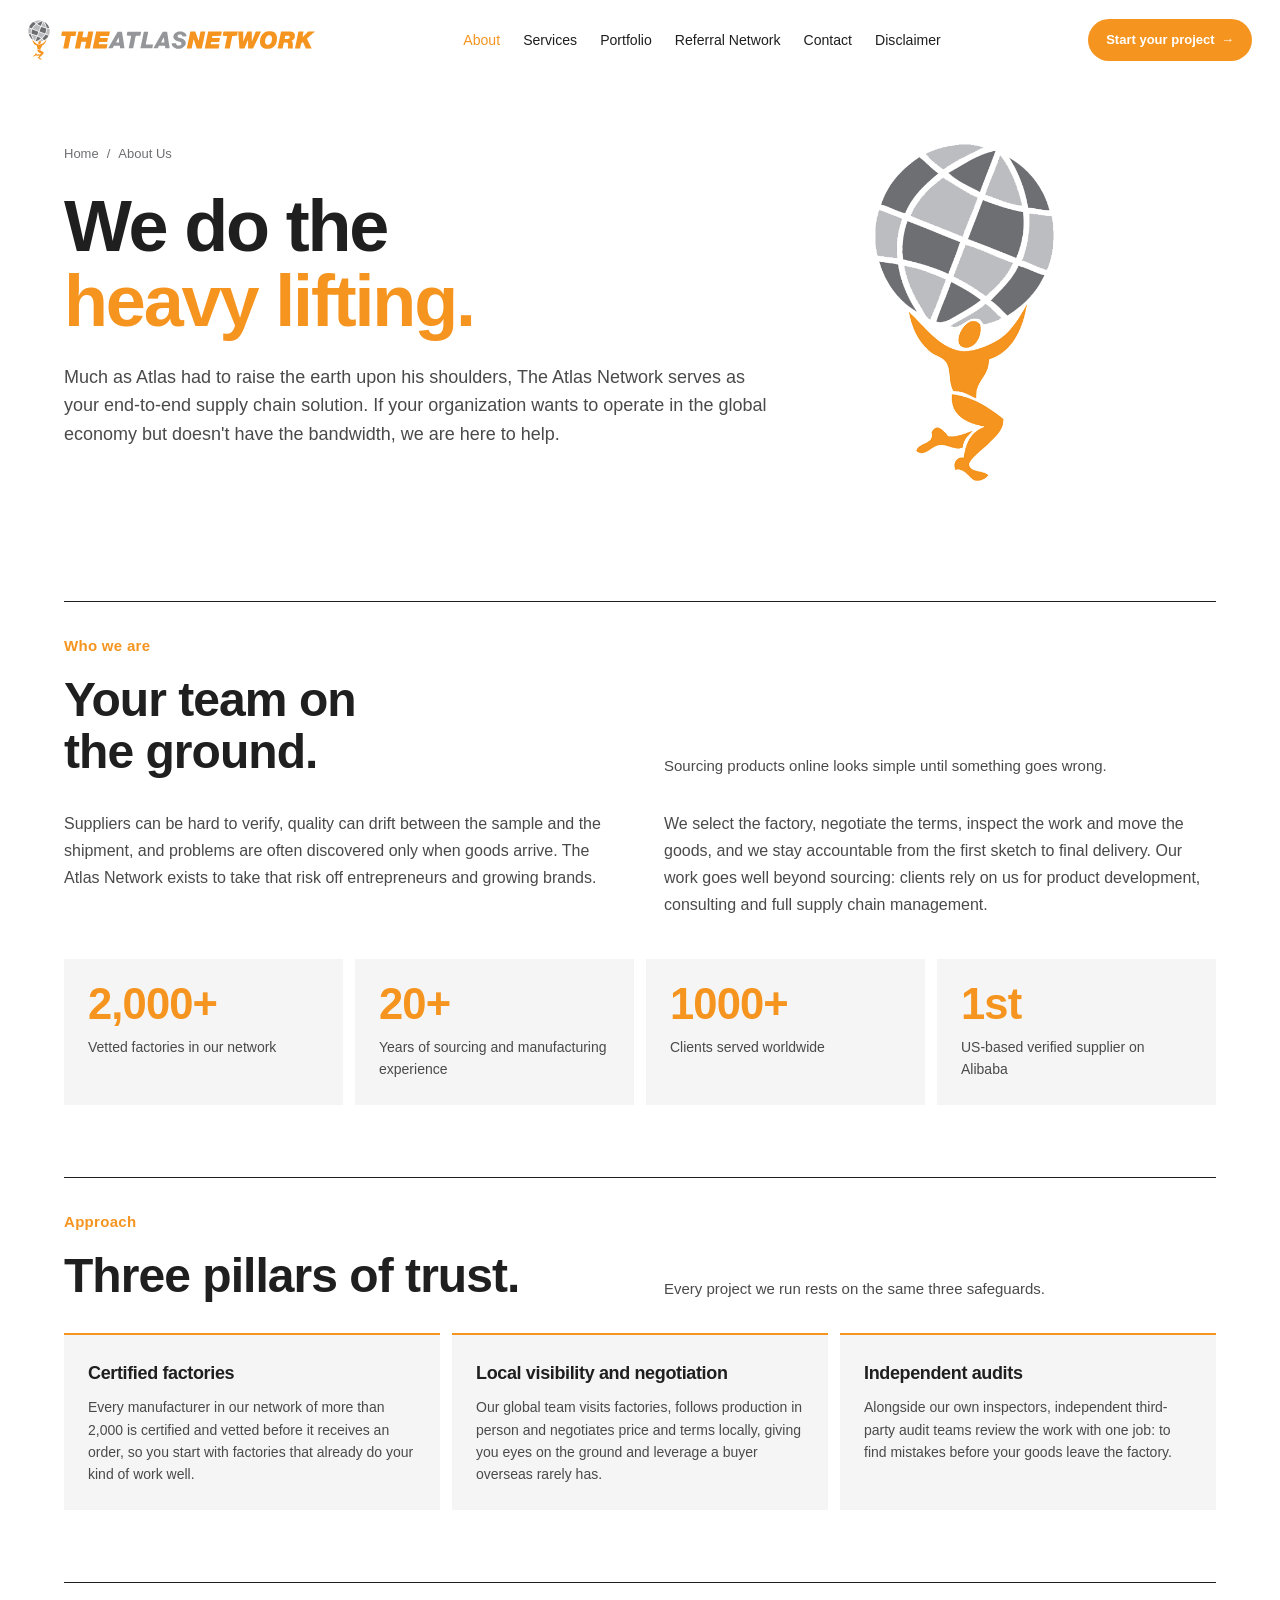
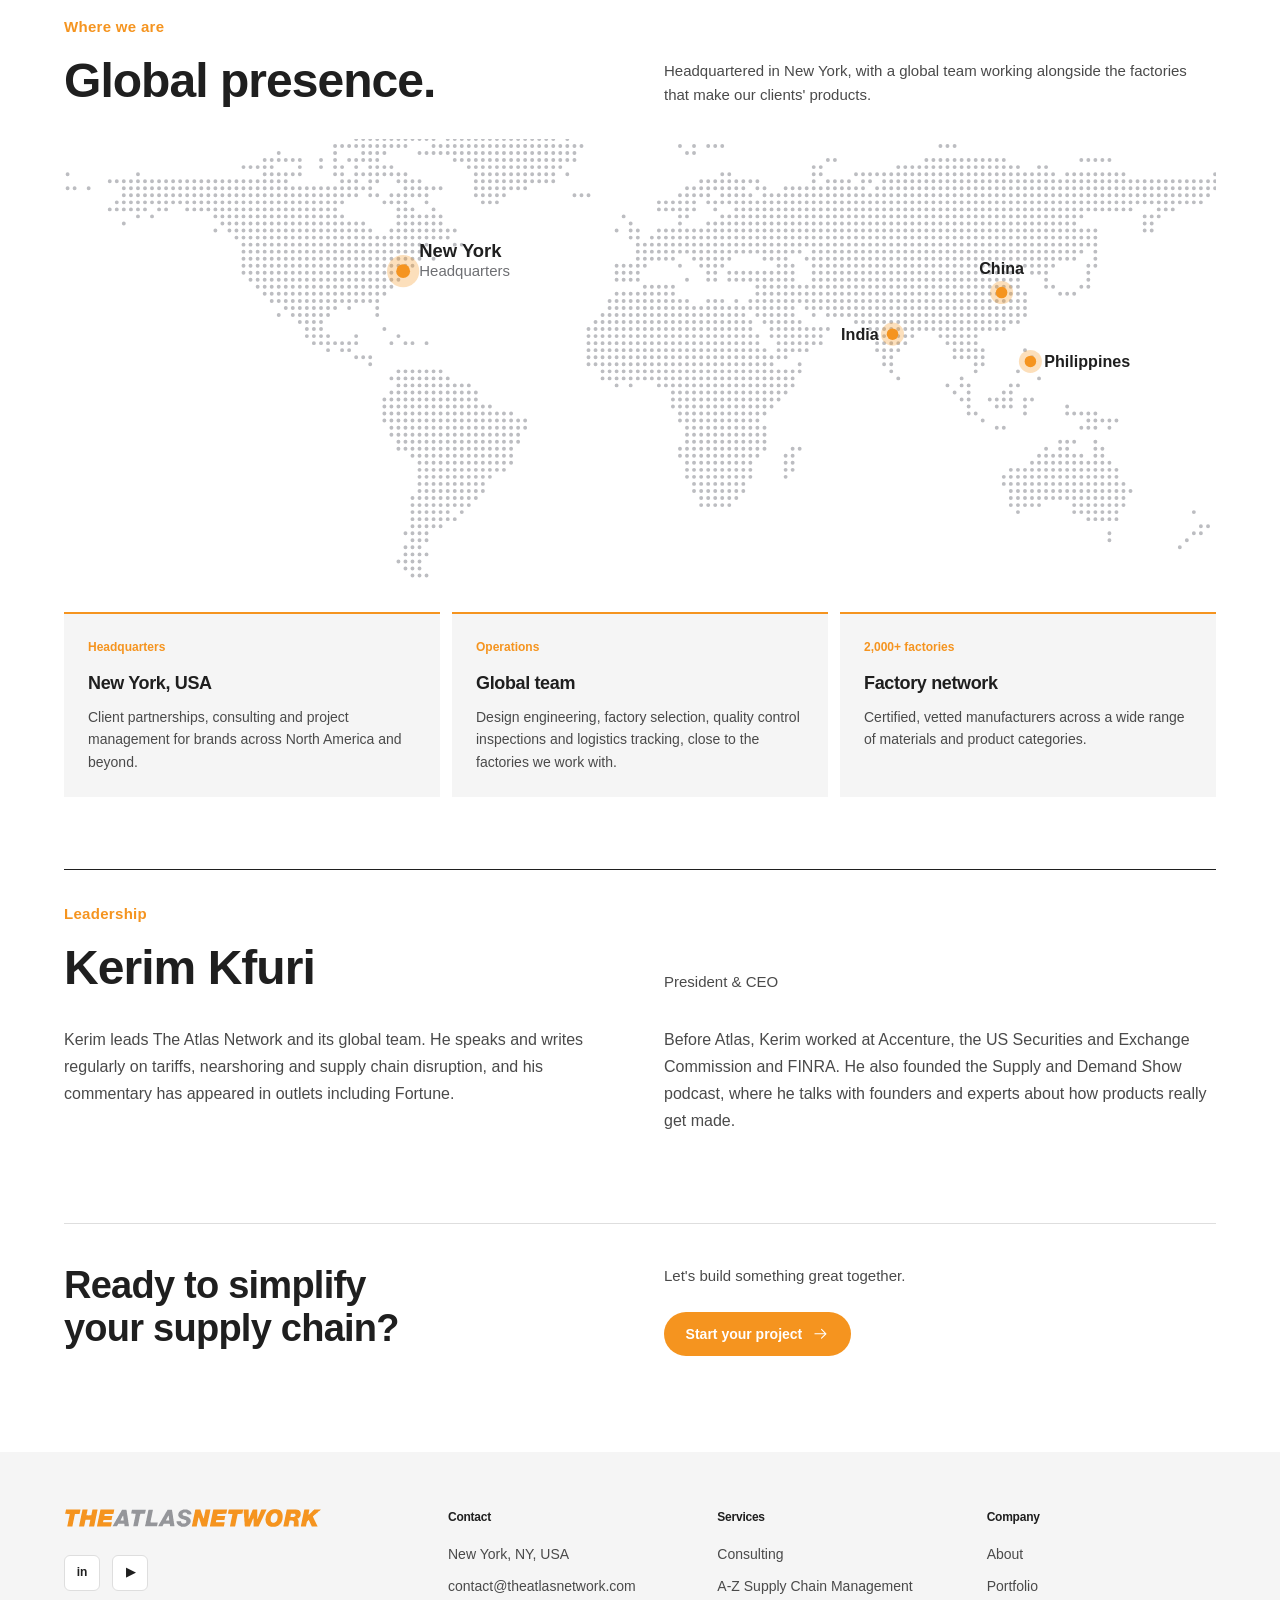
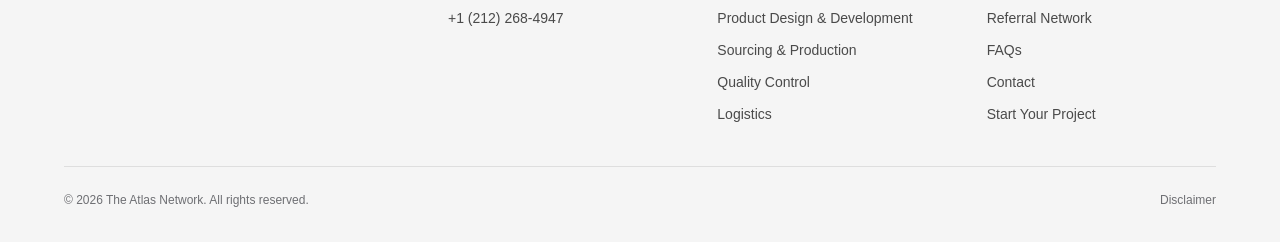
==== commit bfc60951: "Footer: remove Process link Co-Authored-By: Claude Opus 5.5 <noreply@anthropic.com> Claude-Session: " ====
--- a/about.html
+++ b/about.html
@@ -7,14 +7,14 @@
 <title>About Us | The Atlas Network</title>
 <meta name="description" content="The Atlas Network is a full-service supply chain company that manages your product end-to-end - concept and design, manufacturing, quality control, global logistics, customs and delivery."/>
 <meta name="robots" content="noindex, follow"/>
-<link href="assets/css/site.css?v=c7ea4922" rel="stylesheet"/>
+<link href="assets/css/site.css?v=beb15ef0" rel="stylesheet"/>
 </head>
 <body>
 
 <header class="topbar">
   <div class="container">
     <nav aria-label="Global">
-      <a class="logo" href="index.html" aria-label="The Atlas Network - home"><img class="logo-mark" src="assets/images/logo-mark.svg?v=c7ea4922" width="329" height="612" alt=""/><img class="logo-type" src="assets/images/logo-wordmark.svg?v=c7ea4922" width="917" height="71" alt=""/></a>
+      <a class="logo" href="index.html" aria-label="The Atlas Network - home"><img class="logo-mark" src="assets/images/logo-mark.svg?v=beb15ef0" width="329" height="612" alt=""/><img class="logo-type" src="assets/images/logo-wordmark.svg?v=beb15ef0" width="917" height="71" alt=""/></a>
       <div id="menu" class="menu">
         <a href="about.html" aria-current="page">About</a>
         <a href="services.html">Services</a>
@@ -135,7 +135,7 @@
   <div class="container">
     <div class="footer-cols">
       <div>
-        <a class="logo" href="index.html" aria-label="The Atlas Network - home"><img class="logo-type" src="assets/images/logo-wordmark.svg?v=c7ea4922" width="917" height="71" alt=""/></a>
+        <a class="logo" href="index.html" aria-label="The Atlas Network - home"><img class="logo-type" src="assets/images/logo-wordmark.svg?v=beb15ef0" width="917" height="71" alt=""/></a>
         <div class="social">
           <a href="https://www.linkedin.com/in/theatlasnetwork/" aria-label="LinkedIn">in</a>
           <a href="https://www.youtube.com/@theatlasnetworkllc596" aria-label="YouTube">▶</a>
@@ -162,7 +162,7 @@
       </div>
       <div>
         <h3>Company</h3>
-        <ul><li><a href="about.html">About</a></li><li><a href="work.html">Portfolio</a></li><li><a href="process.html">Process</a></li><li><a href="referral-network.html">Referral Network</a></li><li><a href="faq.html">FAQs</a></li><li><a href="contact.html">Contact</a></li><li><a href="start-your-project.html#project-form">Start Your Project</a></li></ul>
+        <ul><li><a href="about.html">About</a></li><li><a href="work.html">Portfolio</a></li><li><a href="referral-network.html">Referral Network</a></li><li><a href="faq.html">FAQs</a></li><li><a href="contact.html">Contact</a></li><li><a href="start-your-project.html#project-form">Start Your Project</a></li></ul>
       </div>
     </div>
     <div class="legal">
@@ -172,6 +172,6 @@
   </div>
 </footer>
 
-<script src="assets/js/site.js?v=c7ea4922"></script>
+<script src="assets/js/site.js?v=beb15ef0"></script>
 </body>
 </html>
--- a/assets/css/site.css
+++ b/assets/css/site.css
@@ -376,10 +376,19 @@
 .referral-video { align-self: stretch; padding-left: clamp(1.5rem, 4vw, 3.5rem); border-left: 1px solid var(--ink); }
 .video-stick { position: sticky; top: 104px; width: clamp(240px, 24vw, 340px); max-width: 100%; }
 .ref-cta { margin-top: 1.75rem; }
+/* Referral Network logo: over the video column, top in line with the breadcrumb */
+.page-head--ref .container { position: relative; }
+.ref-logo { display: block; height: auto; }
+.ref-logo--head { position: absolute; top: 0; right: calc(var(--gutter) + (clamp(240px, 24vw, 340px) - clamp(150px, 14vw, 200px)) / 2); width: clamp(150px, 14vw, 200px); }
+.ref-logo--stack { display: none; }
+@media (max-width: 860px) {
+  .ref-logo--head { display: none; }
+  .ref-logo--stack { display: block; width: 160px; margin: 0 auto 1.5rem; }
+}
 .video-play { position: absolute; top: 12px; right: 12px; z-index: 2; display: flex; align-items: center; justify-content: center; width: 52px; height: 52px; padding: 0; border: 0; border-radius: 50%; background: var(--orange); color: var(--white); cursor: pointer; box-shadow: 0 4px 14px rgba(0,0,0,.25); transition: opacity .35s var(--ease), background .2s, transform .2s; }
 .video-play:hover { background: var(--orange-dark); transform: scale(1.06); }
 .video-play.is-hidden { opacity: 0; pointer-events: none; }
-.video-frame { position: relative; width: 100%; max-width: 100%; aspect-ratio: 9 / 16; background: var(--placeholder); overflow: hidden; }
+.video-frame { position: relative; width: 100%; max-width: 100%; aspect-ratio: 720 / 1172; background: var(--placeholder); overflow: hidden; }
 .video-frame video { display: block; width: 100%; height: 100%; object-fit: cover; }
 .referral-text .lead { font-size: 1.25rem; font-weight: 500; line-height: 1.5; color: var(--ink); }
 .referral-text > p { max-width: 40rem; }
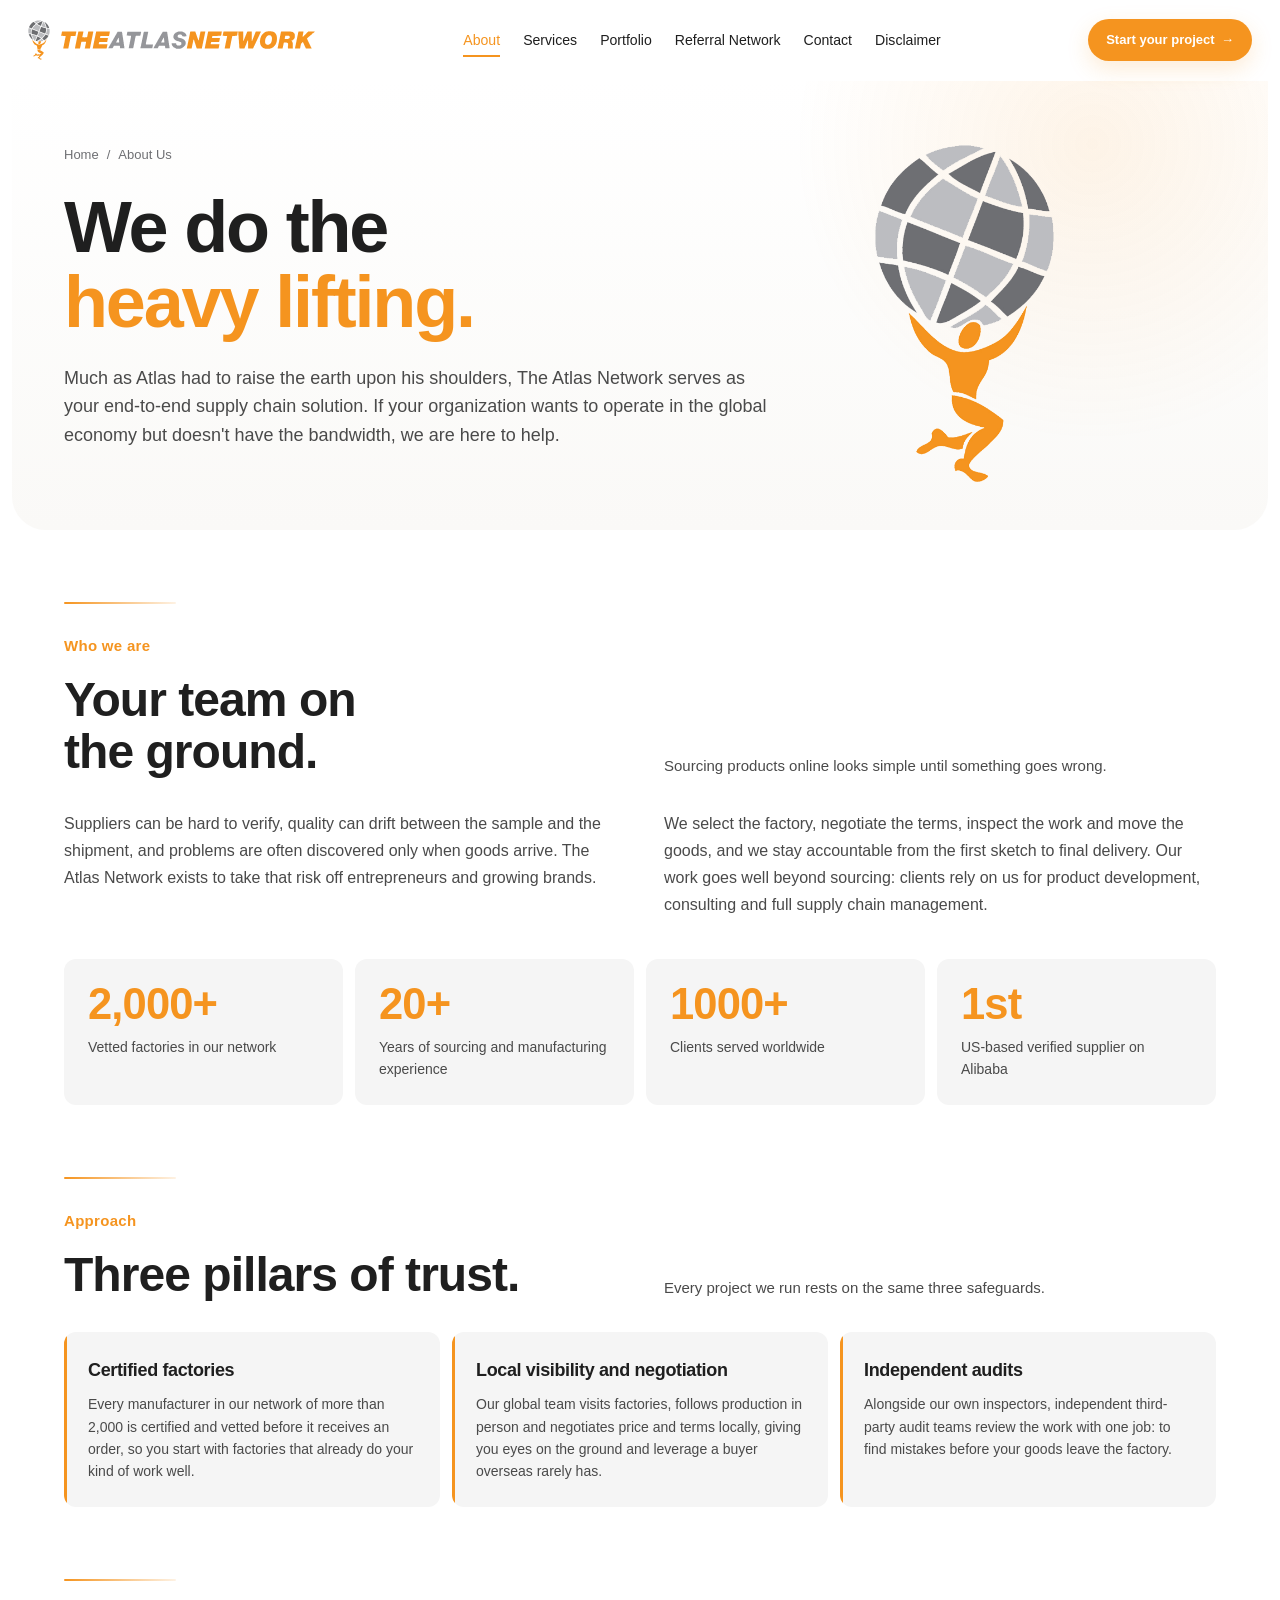
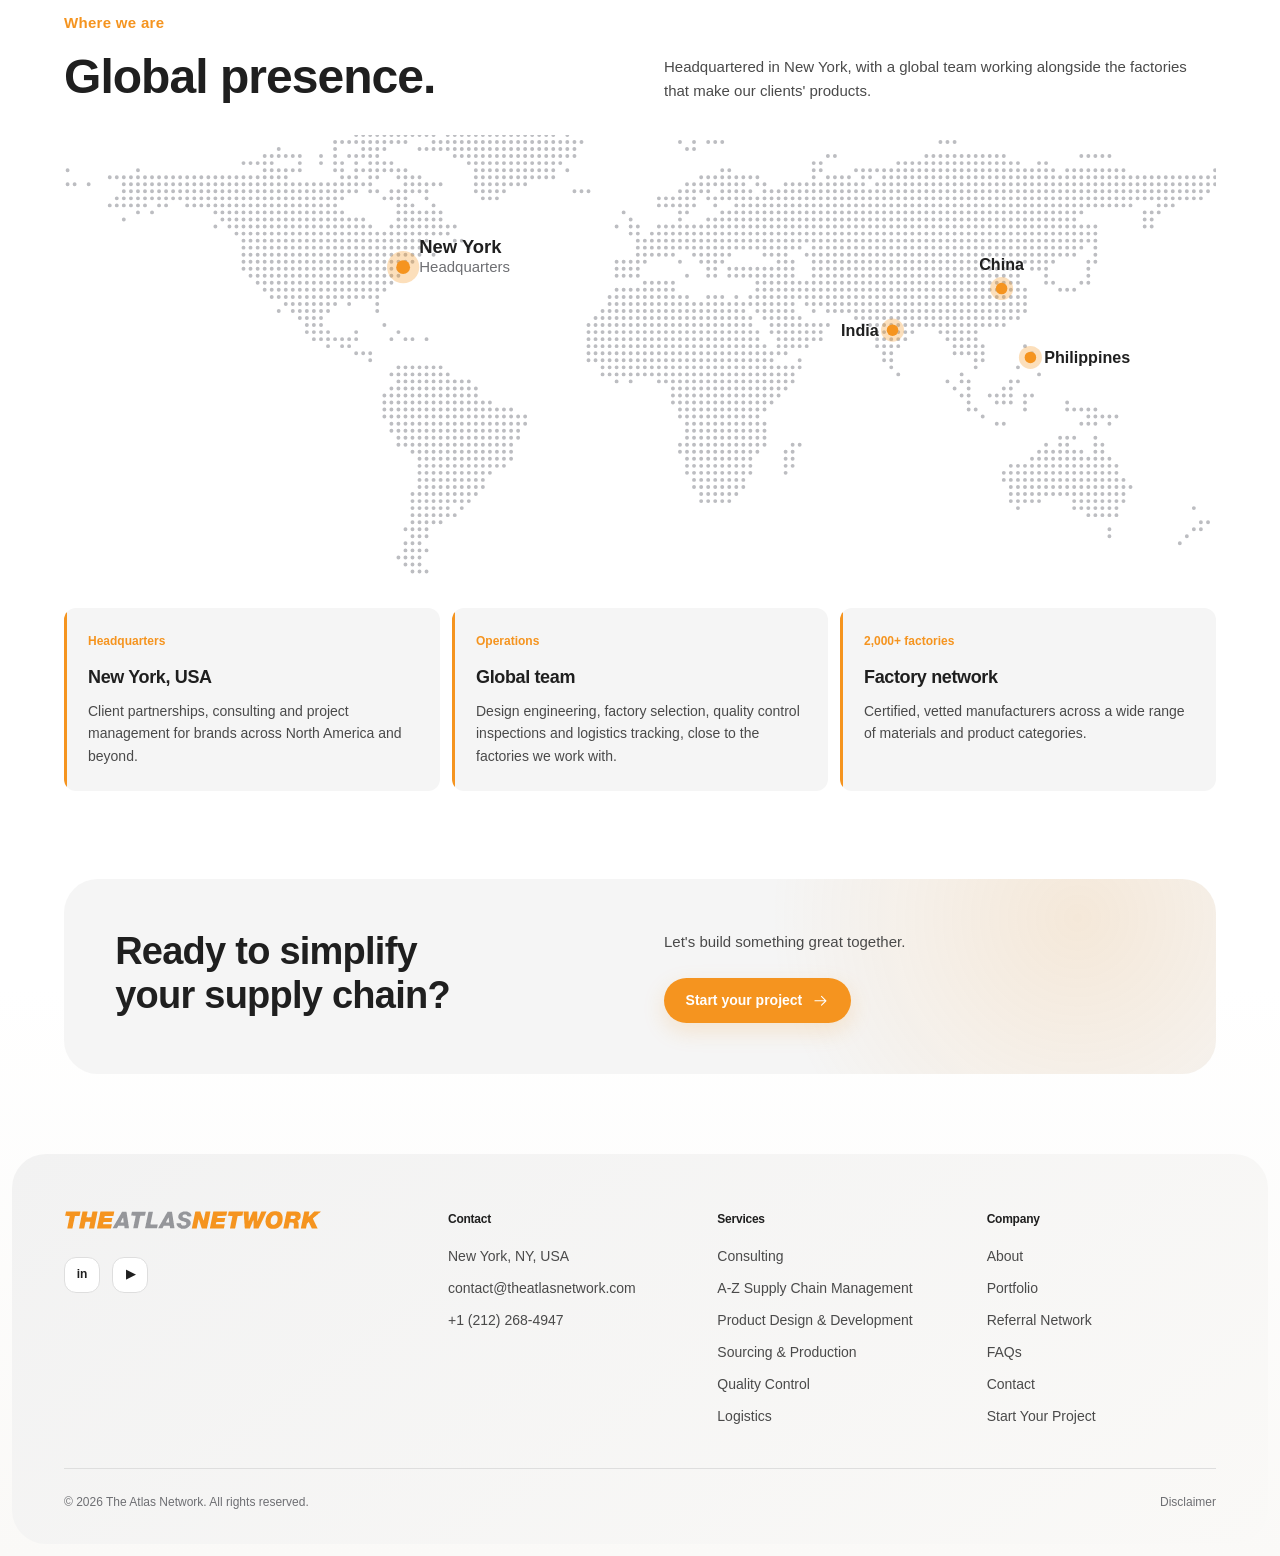
==== commit a38c31ab: "Motion review fixes: single orange menu underline, no scroll progress bar, value proposition image u" ====
--- a/about.html
+++ b/about.html
@@ -7,14 +7,14 @@
 <title>About Us | The Atlas Network</title>
 <meta name="description" content="The Atlas Network is a full-service supply chain company that manages your product end-to-end - concept and design, manufacturing, quality control, global logistics, customs and delivery."/>
 <meta name="robots" content="noindex, follow"/>
-<link href="assets/css/site.css?v=beb15ef0" rel="stylesheet"/>
+<link href="assets/css/site.css?v=b848f6e9" rel="stylesheet"/>
 </head>
 <body>
 
 <header class="topbar">
   <div class="container">
     <nav aria-label="Global">
-      <a class="logo" href="index.html" aria-label="The Atlas Network - home"><img class="logo-mark" src="assets/images/logo-mark.svg?v=beb15ef0" width="329" height="612" alt=""/><img class="logo-type" src="assets/images/logo-wordmark.svg?v=beb15ef0" width="917" height="71" alt=""/></a>
+      <a class="logo" href="index.html" aria-label="The Atlas Network - home"><img class="logo-mark" src="assets/images/logo-mark.svg?v=b848f6e9" width="329" height="612" alt=""/><img class="logo-type" src="assets/images/logo-wordmark.svg?v=b848f6e9" width="917" height="71" alt=""/></a>
       <div id="menu" class="menu">
         <a href="about.html" aria-current="page">About</a>
         <a href="services.html">Services</a>
@@ -107,16 +107,6 @@
     </div>
   </section>
 
-  <section class="detail">
-    <div class="container">
-      <div class="detail-head detail-head--split"><div><span class="eyebrow">Leadership</span><h2>Kerim Kfuri</h2></div><p>President &amp; CEO</p></div>
-      <div class="prose-cols">
-        <p>Kerim leads The Atlas Network and its global team. He speaks and writes regularly on tariffs, nearshoring and supply chain disruption, and his commentary has appeared in outlets including Fortune.</p>
-        <p>Before Atlas, Kerim worked at Accenture, the US Securities and Exchange Commission and FINRA. He also founded the Supply and Demand Show podcast, where he talks with founders and experts about how products really get made.</p>
-      </div>
-    </div>
-  </section>
-
 
   <!-- Closing call to action -->
   <div class="container cta">
@@ -135,7 +125,7 @@
   <div class="container">
     <div class="footer-cols">
       <div>
-        <a class="logo" href="index.html" aria-label="The Atlas Network - home"><img class="logo-type" src="assets/images/logo-wordmark.svg?v=beb15ef0" width="917" height="71" alt=""/></a>
+        <a class="logo" href="index.html" aria-label="The Atlas Network - home"><img class="logo-type" src="assets/images/logo-wordmark.svg?v=b848f6e9" width="917" height="71" alt=""/></a>
         <div class="social">
           <a href="https://www.linkedin.com/in/theatlasnetwork/" aria-label="LinkedIn">in</a>
           <a href="https://www.youtube.com/@theatlasnetworkllc596" aria-label="YouTube">▶</a>
@@ -172,6 +162,6 @@
   </div>
 </footer>
 
-<script src="assets/js/site.js?v=beb15ef0"></script>
+<script src="assets/js/site.js?v=b848f6e9"></script>
 </body>
 </html>
--- a/assets/css/site.css
+++ b/assets/css/site.css
@@ -21,6 +21,11 @@
   --max: 1200px;
   --gutter: 24px;
   --ease: cubic-bezier(.2, .7, .2, 1);
+  --ease-out: cubic-bezier(.16, 1, .3, 1);
+  --radius-sm: 12px;
+  --radius: 20px;
+  --radius-lg: 34px;
+  --shadow-soft: 0 18px 50px rgba(31, 31, 31, .08);
 }
 @media (max-width: 640px) { :root { --gutter: 16px; } }
 
@@ -195,6 +200,188 @@
   *, *::before, *::after { transition: none !important; }
 }
 
+/* ---- ATLAS motion and dimensional polish ----
+   Kept at the end so the original design, copy and page structure remain intact. */
+body { overflow-x: clip; background: linear-gradient(180deg, #fff 0%, #fff 82%, #faf9f7 100%); }
+
+
+.topbar {
+  border-bottom: 1px solid transparent;
+  transition: background .35s var(--ease), border-color .35s var(--ease), box-shadow .35s var(--ease);
+}
+.topbar.is-scrolled {
+  background: rgba(255, 255, 255, .9);
+  border-bottom-color: rgba(31, 31, 31, .08);
+  box-shadow: 0 10px 32px rgba(31, 31, 31, .06);
+  -webkit-backdrop-filter: blur(16px) saturate(140%);
+  backdrop-filter: blur(16px) saturate(140%);
+}
+.topbar .logo-mark { transition: transform .5s var(--ease-out); }
+.topbar .logo:hover .logo-mark { transform: translateY(-2px) rotate(-2deg); }
+.menu a { position: relative; }
+.menu a:not(.menu-cta)::after {
+  content: "";
+  position: absolute;
+  left: 0;
+  right: 0;
+  bottom: -.35rem;
+  height: 2px;
+  background: var(--orange);
+  transform: scaleX(0);
+  transform-origin: right center;
+  transition: transform .35s var(--ease-out);
+}
+.menu a:not(.menu-cta):hover { text-decoration: none; }
+.menu a:not(.menu-cta):hover::after,
+.menu a[aria-current="page"]::after { transform: scaleX(1); transform-origin: left center; }
+
+.banner {
+  width: min(calc(100% - 24px), 1440px);
+  border-radius: 0 0 var(--radius-lg) var(--radius-lg);
+  box-shadow: var(--shadow-soft);
+}
+.banner > .js-parallax-media {
+  inset: -5%;
+  width: 110%;
+  height: 110%;
+  transform: translate3d(0, var(--parallax-y, 0), 0) scale(1.015);
+  will-change: transform;
+}
+.banner .container > * { animation: hero-enter .9s var(--ease-out) both; }
+.banner .container > p { animation-delay: 90ms; }
+.banner .container > div { animation-delay: 180ms; }
+@keyframes hero-enter {
+  from { opacity: 0; transform: translateY(24px); }
+  to { opacity: 1; transform: translateY(0); }
+}
+
+.page-head {
+  margin: 0 12px;
+  border-bottom: 0;
+  border-radius: 0 0 var(--radius-lg) var(--radius-lg);
+  background:
+    radial-gradient(circle at 86% 14%, rgba(245, 148, 31, .1), transparent 26%),
+    linear-gradient(180deg, #fff 0%, #faf9f7 100%);
+}
+.page-head--logo, .page-head--ref { overflow: visible; }
+
+.section-head, .detail-head {
+  position: relative;
+  border-top: 0;
+}
+.section-head::before, .detail-head::before {
+  content: "";
+  position: absolute;
+  top: 0;
+  left: 0;
+  width: clamp(64px, 9vw, 112px);
+  height: 2px;
+  border-radius: 999px;
+  background: linear-gradient(90deg, var(--orange), rgba(245, 148, 31, .12));
+}
+.detail-head, .section-head { padding-top: 2rem; }
+.section:nth-of-type(even) .section-head::before { width: clamp(96px, 14vw, 170px); }
+
+.service, .tile, .detail-media, .video-frame, .brief-card, .next-card,
+.facts li, .social a, .drop-zone, .file-list li, .jump a {
+  border-radius: var(--radius-sm);
+}
+.service, .tile, .next-card, .facts li, .brief-card {
+  transition: transform .55s var(--ease-out), box-shadow .55s var(--ease-out), border-color .35s var(--ease);
+}
+.service:hover, .tile:hover, .next-card:hover, .facts li:hover {
+  transform: translateY(-6px);
+  box-shadow: var(--shadow-soft);
+}
+.service { border-color: rgba(31, 31, 31, .1); }
+.service-img { border-radius: calc(var(--radius-sm) - 1px) calc(var(--radius-sm) - 1px) 0 0; }
+.service-body { border-radius: 0 0 calc(var(--radius-sm) - 1px) calc(var(--radius-sm) - 1px); }
+.tile .drop { margin: 10px; border-radius: 10px; left: 0; right: 0; }
+.detail-media, .video-frame { box-shadow: 0 14px 42px rgba(31, 31, 31, .08); }
+.detail-media .js-parallax-media, .video-frame .js-parallax-media {
+  height: calc(100% + 56px);
+  margin-top: -28px;
+  transform: translate3d(0, var(--parallax-y, 0), 0) scale(1.025);
+  will-change: transform;
+}
+
+.group-label {
+  width: max-content;
+  max-width: 100%;
+  padding: .4rem .75rem;
+  margin-bottom: 12px;
+  border: 0;
+  border-radius: 999px;
+  background: rgba(245, 148, 31, .1);
+}
+.brief-band {
+  margin: 2rem 12px 0;
+  border-radius: var(--radius-lg);
+  background: linear-gradient(145deg, #f5f5f5, #fbfaf8);
+}
+.brief-card { border-color: rgba(31, 31, 31, .08); box-shadow: 0 18px 50px rgba(31, 31, 31, .06); }
+.field input, .field select, .field textarea { border-radius: 10px; }
+.drop-icon { border-radius: 9px; }
+.next-card { border-top: 0; position: relative; overflow: hidden; }
+.next-card::before { content: ""; position: absolute; inset: 0 auto 0 0; width: 3px; background: var(--orange); }
+
+.cta .split {
+  padding: clamp(2rem, 4vw, 3.5rem);
+  border: 0;
+  border-radius: var(--radius-lg);
+  background:
+    radial-gradient(circle at 88% 20%, rgba(245, 148, 31, .13), transparent 30%),
+    var(--surface);
+}
+.btn, .topbar-cta { box-shadow: 0 8px 22px rgba(245, 148, 31, .18); transition: transform .3s var(--ease-out), background .2s, box-shadow .3s; }
+.btn:hover, .topbar-cta:hover { transform: translateY(-2px); box-shadow: 0 12px 28px rgba(245, 148, 31, .27); }
+.link-arrow .arrow { transition: transform .4s var(--ease-out); }
+
+.faq details {
+  margin-bottom: 8px;
+  padding: 0 1.1rem;
+  border: 1px solid rgba(31, 31, 31, .09);
+  border-radius: var(--radius-sm);
+  transition: background .3s var(--ease), border-color .3s var(--ease), box-shadow .3s var(--ease);
+}
+.faq details:last-child { border-bottom: 1px solid rgba(31, 31, 31, .09); }
+.faq details[open] { background: #fbfaf8; border-color: rgba(245, 148, 31, .3); box-shadow: 0 12px 30px rgba(31, 31, 31, .04); }
+.referral-video { border-left-color: rgba(31, 31, 31, .15); }
+.ref-block { border-top-color: rgba(31, 31, 31, .12); }
+.timeline li:not(:last-child)::before { background: linear-gradient(var(--orange), var(--grey-light)); opacity: .55; }
+.timeline li:nth-child(even) .tl-dot { transform: scale(.84); }
+
+footer {
+  margin: 5rem 12px 12px;
+  border-radius: var(--radius-lg);
+  background: linear-gradient(145deg, #f2f2f2, #faf9f7);
+}
+
+/* Reveal animation. JS adds motion-ready only after marking every target, avoiding flashes. */
+.motion-ready .reveal {
+  opacity: 0;
+  transform: translate3d(0, 28px, 0);
+  transition: opacity .8s var(--ease-out) var(--reveal-delay, 0ms),
+              transform .8s var(--ease-out) var(--reveal-delay, 0ms);
+}
+.motion-ready .reveal.is-visible { opacity: 1; transform: translate3d(0, 0, 0); }
+
+@media (max-width: 760px) {
+  .banner { width: calc(100% - 16px); border-radius: 0 0 24px 24px; }
+  .page-head { margin: 0 8px; border-radius: 0 0 24px 24px; }
+  .brief-band, footer { margin-left: 8px; margin-right: 8px; border-radius: 24px; }
+  .cta .split { border-radius: 24px; }
+  .menu a:not(.menu-cta)::after { display: none; }
+}
+
+@media (prefers-reduced-motion: reduce) {
+  .motion-ready .reveal { opacity: 1; transform: none; }
+  .banner .container > * { animation: none; }
+  .js-parallax-media { transform: none !important; }
+  .service:hover, .tile:hover, .next-card:hover, .facts li:hover,
+  .btn:hover, .topbar-cta:hover { transform: none; }
+}
+
 /* ---- Inner pages ---- */
 .page-head { padding: 4rem 0 3rem; border-bottom: 1px solid var(--rule); }
 .crumbs { display: flex; gap: .5rem; font-size: .8125rem; color: var(--muted); margin-bottom: 1.5rem; }
@@ -212,6 +399,8 @@
   .head-logo { position: absolute; top: 0; left: var(--logo-x, calc(50% + 260px)); width: clamp(120px, 14vw, 190px); margin: 0; }
 }
 .head-cta { margin-top: 2rem; }
+.page-head--wide h1 { max-width: none; }
+@media (min-width: 760px) { .page-head--wide h1 { white-space: nowrap; } }
 .jump { display: flex; flex-wrap: wrap; gap: .5rem; margin-top: 2rem; }
 .jump a { border: 1px solid var(--rule); border-radius: 6px; padding: .45rem .9rem; font-size: .8125rem; font-weight: 600; color: var(--ink); transition: border-color .2s, color .2s; }
 .jump a:hover { border-color: var(--orange); color: var(--orange); }
@@ -332,6 +521,12 @@
 @media (max-width: 860px) { .prose-cols { grid-template-columns: 1fr; } .facts { grid-template-columns: 1fr 1fr; } }
 .faq--page { margin-top: 1rem; }
 
+/* Services header: text on the left, value proposition graphic on the right */
+.vp-split { display: grid; grid-template-columns: minmax(0, 5fr) minmax(0, 7fr); gap: 2rem clamp(2rem, 4vw, 4rem); align-items: center; }
+.page-head--vp h1 { font-size: clamp(2.5rem, 4.6vw, 4rem); }
+.vp-figure { display: block; }
+.vp-figure img { display: block; width: 100%; height: auto; }
+@media (max-width: 1023px) { .vp-split { grid-template-columns: 1fr; } }
 /* Services grouped: Consulting, then Supply Chain Management and its four steps */
 .services--grouped { grid-template-columns: minmax(0, 1fr) minmax(0, 4fr); gap: 12px; }
 .service-group { display: flex; flex-direction: column; min-width: 0; }
@@ -426,3 +621,27 @@
 .join-step .prose-cols { margin-top: 1.5rem; }
 .join-cta { margin-top: 3rem; padding-top: 2rem; border-top: 1px solid var(--rule); display: flex; flex-wrap: wrap; align-items: center; gap: 1rem 2rem; }
 .join-cta p { font-size: 1.0625rem; color: var(--ink); font-weight: 500; }
+
+/* Final cascade adjustments for component rules declared after the motion layer. */
+.page-head { border-bottom: 0; }
+.section-head, .detail-head { border-top: 0; }
+.brief-band { margin-top: 2rem; background: linear-gradient(145deg, #f5f5f5, #fbfaf8); }
+.brief-card { border-color: rgba(31, 31, 31, .08); }
+.field input, .field select, .field textarea { border-radius: 10px; }
+.group-label {
+  width: max-content;
+  max-width: 100%;
+  padding: .4rem .75rem;
+  margin-bottom: 12px;
+  border-bottom: 0;
+}
+.next-card { border-top: 0; }
+.faq details { border: 1px solid rgba(31, 31, 31, .09); }
+.faq details:last-child { border-bottom: 1px solid rgba(31, 31, 31, .09); }
+.ref-block { border-top-color: rgba(31, 31, 31, .12); }
+.timeline li:not(:last-child)::before { background: linear-gradient(var(--orange), var(--grey-light)); opacity: .55; }
+footer { margin-top: 5rem; background: linear-gradient(145deg, #f2f2f2, #faf9f7); }
+
+@media (max-width: 760px) {
+  .brief-band { margin-top: 1rem; }
+}
